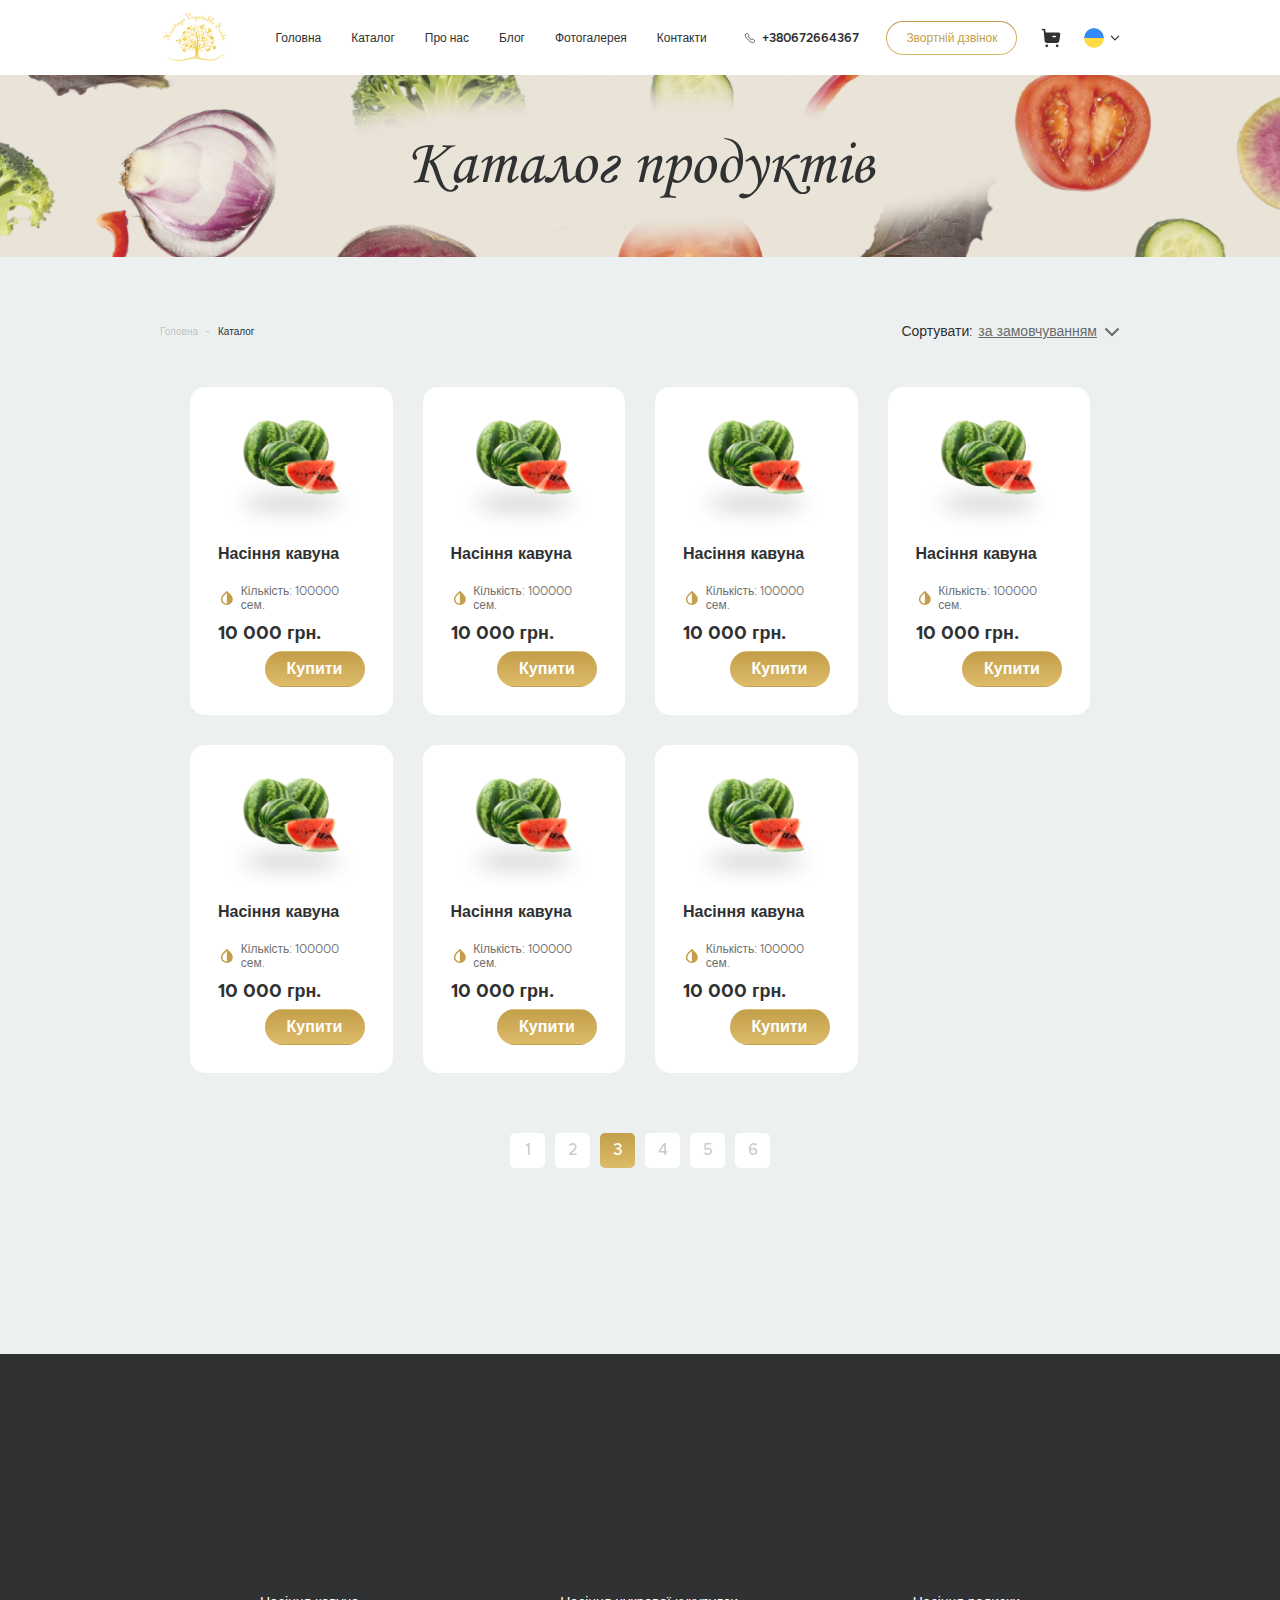
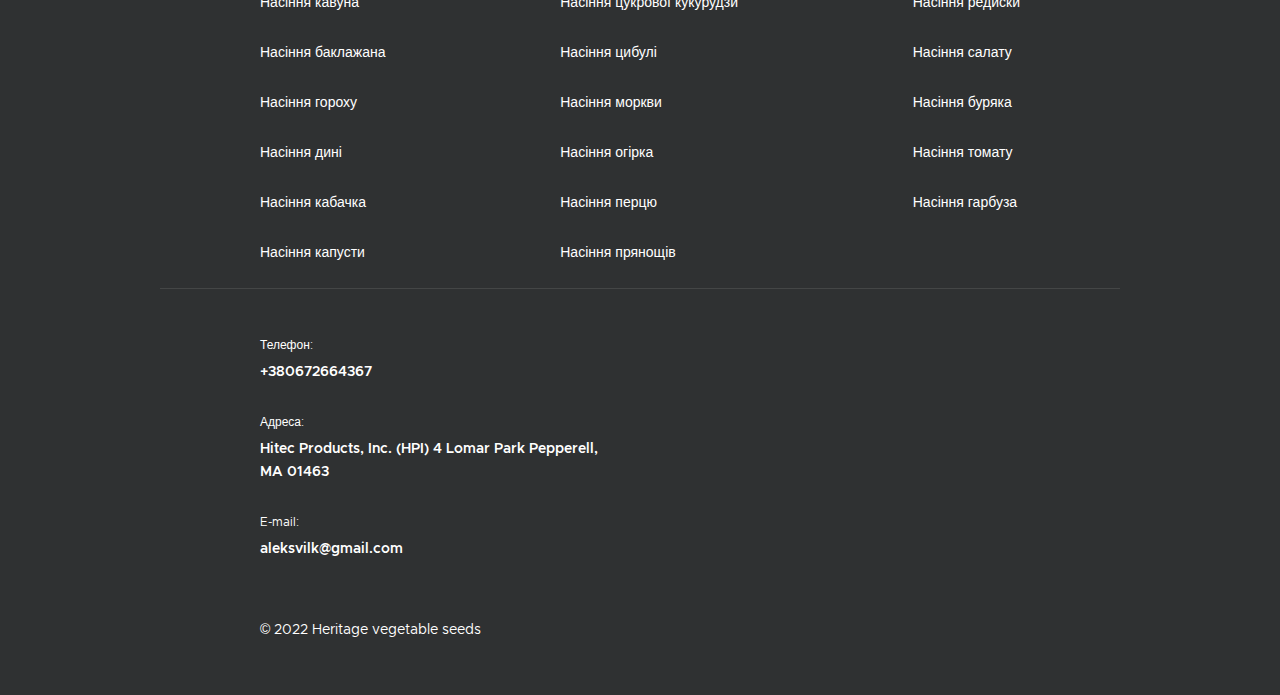
==== index.html @ 9dc2ad0e "Rename catalog.html to index.html" ====
<!DOCTYPE html>
<html lang="en">
<head>
    <meta charset="UTF-8">
    <meta http-equiv="X-UA-Compatible" content="IE=edge">
    <meta name="viewport" content="width=device-width, initial-scale=1.0">
    <title>Heritage-Каталог</title>

    <link rel="stylesheet" href="css/reset.css">

    <link rel="stylesheet" href="css/owl.carousel.min.css">
    <link rel="stylesheet" href="css/owl.theme.default.min.css">

    <!-- <link rel="stylesheet" href="css/swiper-bundle.min.css"> -->
    <link
      rel="stylesheet"
      href="https://unpkg.com/swiper/swiper-bundle.min.css"
    />

    <link rel="stylesheet" href="css/style.css">
</head>
<body>
    
    <header class="header">
        <div class="_container">
            <div class="header__wrapper">
                <div class="header__logo">
                    <a href="#" class="custom-logo">
                        <img src="./assets/img/logo.png" alt="logo">
                    </a>
                </div>
                <nav class="menu">
                    <div class="menu__box">
                        <div class="header__logo__mob">
                            <a href="#" class="custom-logo-link">
                                <img src="./assets/img/logo.png" alt="logo" class="logo">
                            </a>
                        </div>

                        <ul class="menu__list">
                            <li>
                                <a href="#" data-goto=".main" class="menu__item menu__link">
                                    Головна
                                </a>
                            </li>
                            <li>
                                <a href="#" data-goto=".main" class="menu__item menu__link">
                                    Каталог
                                </a>
                            </li>
                            <li>
                                <a href="#" data-goto=".main" class="menu__item menu__link">
                                    Про нас
                                </a>
                            </li>
                            <li>
                                <a href="#" data-goto=".main" class="menu__item menu__link">
                                    Блог
                                </a>
                            </li>
                            <li>
                                <a href="#" data-goto=".main" class="menu__item menu__link">
                                    Фотогалерея
                                </a>
                            </li>
                            <li>
                                <a href="#" data-goto=".main" class="menu__item menu__link">
                                    Контакти
                                </a>
                            </li>
                        </ul>

                        <div class="menu__call__container">
                            <a href="tel:+380672664367" class="menu__call">
                                <svg  viewBox="0 0 12 12" fill="none" xmlns="http://www.w3.org/2000/svg">
                                    <path fill-rule="evenodd" clip-rule="evenodd" d="M1.49517 2.43627C1.65333 2.17439 2.52475 1.22188 3.14661 1.25064C3.3325 1.26604 3.49682 1.37849 3.63033 1.50892C3.9369 1.80828 4.81448 2.94051 4.86429 3.17876C4.98548 3.76311 4.28916 4.09995 4.50227 4.68891C5.04556 6.01832 5.98169 6.9544 7.31167 7.49715C7.90015 7.71024 8.23701 7.01396 8.82139 7.13566C9.05914 7.18546 10.1919 8.06301 10.4913 8.36955C10.6212 8.50255 10.7342 8.66737 10.7496 8.85325C10.7727 9.50794 9.76111 10.3916 9.56392 10.5046C9.09868 10.8373 8.49171 10.8317 7.75175 10.4877C5.68693 9.62861 2.38713 6.39111 1.51211 4.24835C1.1773 3.51253 1.1542 2.90148 1.49517 2.43627Z" stroke="#2F3132" stroke-opacity="0.72" stroke-linecap="round" stroke-linejoin="round"/>
                                </svg>
                                +380672664367
                            </a>
                            <button class="_btn menu__call__btn">
                                <span>Звортній дзвінок</span>
                            </button>
                        </div>

                        <ul class="menu__lang_mob">
                            <li class="lang-item lang-item-2 lang-item-ua current-lang lang-item-first">
                                <a lang="ua" hreflang="ua" href="#" >
                                    <div class="menu__lang__img">
                                        <img src="./assets/img/label-flag-ukraine.png" alt="ua">
                                    </div>
                                    
                                </a>
                            </li>
                            <li class="lang-item lang-item-5 lang-item-en lang-item-second">
                                <a lang="en-US" hreflang="en-US" href="#">
                                    <div class="menu__lang__img">
                                        <img src="./assets/img/label-flag-ukraine.png" alt="ua">
                                    </div>
                                </a>
                            </li>
                            <li class="lang-item lang-item-5 lang-item-rum lang-item-third">
                                <a lang="rum-RON" hreflang="rum-RON" href="#">
                                    <div class="menu__lang__img">
                                        <img src="./assets/img/label-flag-ukraine.png" alt="ua">
                                    </div>
                                </a>
                            </li>
                        </ul>
                    </div>
                    <a href="#" class="menu__cart">
                        <svg  viewBox="0 0 18 18" fill="none" xmlns="http://www.w3.org/2000/svg">
                            <path fill-rule="evenodd" clip-rule="evenodd" d="M10.7677 8.36101H13.0743C13.424 8.36101 13.6988 8.07187 13.6988 7.7232C13.6988 7.36602 13.424 7.08538 13.0743 7.08538H10.7677C10.418 7.08538 10.1432 7.36602 10.1432 7.7232C10.1432 8.07187 10.418 8.36101 10.7677 8.36101ZM15.8138 3.93966C16.3217 3.93966 16.6548 4.11825 16.9879 4.50944C17.321 4.90064 17.3792 5.46192 17.3043 5.97132L16.5133 11.5501C16.3634 12.6225 15.4641 13.4125 14.4066 13.4125H5.32198C4.21451 13.4125 3.29856 12.546 3.20696 11.4234L2.44089 2.15292L1.18354 1.93181C0.850465 1.87228 0.617313 1.54061 0.675601 1.20044C0.733889 0.852619 1.05864 0.622154 1.40004 0.67403L3.38599 0.979332C3.6691 1.03121 3.87727 1.26848 3.90225 1.55762L4.06046 3.46257C4.08544 3.73556 4.30194 3.93966 4.5684 3.93966H15.8138ZM5.18858 14.7566C4.48913 14.7566 3.9229 15.3349 3.9229 16.0493C3.9229 16.7551 4.48913 17.3334 5.18858 17.3334C5.87971 17.3334 6.44594 16.7551 6.44594 16.0493C6.44594 15.3349 5.87971 14.7566 5.18858 14.7566ZM14.5563 14.7566C13.8568 14.7566 13.2906 15.3349 13.2906 16.0493C13.2906 16.7551 13.8568 17.3334 14.5563 17.3334C15.2474 17.3334 15.8136 16.7551 15.8136 16.0493C15.8136 15.3349 15.2474 14.7566 14.5563 14.7566Z" fill="#2F3132"/>
                        </svg>
                        <span class="cart-count">1</span>
                    </a>
                    <ul class="menu__lang">
                        <li>
                            <a href="#">
                                <div class="menu__lang__img">
                                    <img src="./assets/img/label-flag-ukraine.png" alt="ua">
                                </div>
                                <svg  viewBox="0 0 8 4" fill="none" xmlns="http://www.w3.org/2000/svg">
                                    <path d="M6.91665 0.541748L3.99998 3.45841L1.08331 0.541748" stroke="#2F3132" stroke-linecap="round" stroke-linejoin="round"/>
                                </svg>
                            </a>

                            <ul>
                                <li class="lang-item lang-item-5 lang-item-en lang-item-first">
                                    <a lang="en-US" hreflang="en-US" href="#1">
                                        <div class="menu__lang__img">
                                            <img src="./assets/img/label-flag-ukraine.png" alt="ua">
                                        </div>
                                    </a>
                                </li>
                                <li class="lang-item lang-item-5 lang-item-rum lang-item-second">
                                    <!-- <a lang="en-US" hreflang="en-US" href="#1" >
                                        ua
                                    </a> -->
                                    <a lang="rum-RON" hreflang="rum-RON" href="#2">
                                        <div class="menu__lang__img">
                                            <img src="./assets/img/label-flag-ukraine.png" alt="ua">
                                        </div>
                                    </a>
                                </li>
                            </ul>
                        </li>
                    </ul>

                    <div class="menu__toggle">
                        <span></span>
                    </div>
                </nav>
            </div>
        </div>
    </header>

    <section class="catalog-above">
        <div class="_container">
            <div class="catalog-above__wrapper">
                <h1 class="title catalog-above__title">
                    Каталог продуктів
                </h1>
            </div>
        </div>
    </section>

    <section class="catalog">
        <div class="absolute-vegetable absolute-tomato wow fadeInUp" data-wow-duration="1s" data-wow-delay=".3s">
            <img src="./assets/img/absolute-tomato.png" alt="tomato">
        </div>
        <div class="_container">
            <div class="catalog__wrapper">
                <div class="catalog__header">
                    <nav class="yoast-breadcrumbs breadcrumbs">
                        <span>
                            <span>
                                <a href="№">Головна</a>
                                 - 
                                 <span class="breadcrumb_last" aria-current="page">Каталог</span>
                                </span>
                            </span>
                    </nav>
                    <div class="sort">
                        <p>Сортувати:</p>
                        <span class="sort__current"> за замовчуванням </span>
                        <div class="sort__choise">
                            <a href="#">За алфавітом А-Я</a>
                            <a href="#">За алфавітом Я-А</a>
                            <a href="#">За (Ціна) зростання</a>
                            <a href="#">За (Ціна) спадання</a>
                            <a href="#">За (Новинка) зростання</a>
                            <a href="#">За (Новинка) спадання</a>
                        </div>
                    </div>
                </div>
                <ul class="catalog-list">
                    <li class="catalog-list__item">
                        <div class="catalog-list__img">
                            <img src="./assets/img/product-1.png" alt="product">
                        </div>
                        <h5 class="title catalog-list__title">
                            Насіння кавуна
                        </h5>
                        <a href="#" class="catalog-list__count">
                            <svg xmlns="http://www.w3.org/2000/svg" width="24" height="24" viewBox="0 0 24 24">
                                <path d="M24 0H0v24h24z" fill="none"></path>
                                <path d="M17.66 7.93L12 2.27 6.34 7.93c-3.12 3.12-3.12 8.19 0 11.31C7.9 20.8 9.95 21.58 12 21.58c2.05 0 4.1-.78 5.66-2.34 3.12-3.12 3.12-8.19 0-11.31zM12 19.59c-1.6 0-3.11-.62-4.24-1.76C6.62 16.69 6 15.19 6 13.59s.62-3.11 1.76-4.24L12 5.1v14.49z"></path>
                            </svg>
                            <p>
                                Кількість: 
                                <span>100000</span>
                                сем.
                            </p>
                        </a>
                        <div class="catalog-list__buy__wrapper">
                            <p class="catalog-list__price">10 000 грн.</p>
                            <button class="_btn catalog-list__btn">Купити</button>
                        </div>
                    </li>
                    <li class="catalog-list__item">
                        <div class="catalog-list__img">
                            <img src="./assets/img/product-1.png" alt="product">
                        </div>
                        <h5 class="title catalog-list__title">
                            Насіння кавуна
                        </h5>
                        <a href="#" class="catalog-list__count">
                            <svg xmlns="http://www.w3.org/2000/svg" width="24" height="24" viewBox="0 0 24 24">
                                <path d="M24 0H0v24h24z" fill="none"></path>
                                <path d="M17.66 7.93L12 2.27 6.34 7.93c-3.12 3.12-3.12 8.19 0 11.31C7.9 20.8 9.95 21.58 12 21.58c2.05 0 4.1-.78 5.66-2.34 3.12-3.12 3.12-8.19 0-11.31zM12 19.59c-1.6 0-3.11-.62-4.24-1.76C6.62 16.69 6 15.19 6 13.59s.62-3.11 1.76-4.24L12 5.1v14.49z"></path>
                            </svg>
                            <p>
                                Кількість: 
                                <span>100000</span>
                                сем.
                            </p>
                        </a>
                        <div class="catalog-list__buy__wrapper">
                            <p class="catalog-list__price">10 000 грн.</p>
                            <button class="_btn catalog-list__btn">Купити</button>
                        </div>
                    </li>
                    <li class="catalog-list__item">
                        <div class="catalog-list__img">
                            <img src="./assets/img/product-1.png" alt="product">
                        </div>
                        <h5 class="title catalog-list__title">
                            Насіння кавуна
                        </h5>
                        <a href="#" class="catalog-list__count">
                            <svg xmlns="http://www.w3.org/2000/svg" width="24" height="24" viewBox="0 0 24 24">
                                <path d="M24 0H0v24h24z" fill="none"></path>
                                <path d="M17.66 7.93L12 2.27 6.34 7.93c-3.12 3.12-3.12 8.19 0 11.31C7.9 20.8 9.95 21.58 12 21.58c2.05 0 4.1-.78 5.66-2.34 3.12-3.12 3.12-8.19 0-11.31zM12 19.59c-1.6 0-3.11-.62-4.24-1.76C6.62 16.69 6 15.19 6 13.59s.62-3.11 1.76-4.24L12 5.1v14.49z"></path>
                            </svg>
                            <p>
                                Кількість: 
                                <span>100000</span>
                                сем.
                            </p>
                        </a>
                        <div class="catalog-list__buy__wrapper">
                            <p class="catalog-list__price">10 000 грн.</p>
                            <button class="_btn catalog-list__btn">Купити</button>
                        </div>
                    </li>
                    <li class="catalog-list__item">
                        <div class="catalog-list__img">
                            <img src="./assets/img/product-1.png" alt="product">
                        </div>
                        <h5 class="title catalog-list__title">
                            Насіння кавуна
                        </h5>
                        <a href="#" class="catalog-list__count">
                            <svg xmlns="http://www.w3.org/2000/svg" width="24" height="24" viewBox="0 0 24 24">
                                <path d="M24 0H0v24h24z" fill="none"></path>
                                <path d="M17.66 7.93L12 2.27 6.34 7.93c-3.12 3.12-3.12 8.19 0 11.31C7.9 20.8 9.95 21.58 12 21.58c2.05 0 4.1-.78 5.66-2.34 3.12-3.12 3.12-8.19 0-11.31zM12 19.59c-1.6 0-3.11-.62-4.24-1.76C6.62 16.69 6 15.19 6 13.59s.62-3.11 1.76-4.24L12 5.1v14.49z"></path>
                            </svg>
                            <p>
                                Кількість: 
                                <span>100000</span>
                                сем.
                            </p>
                        </a>
                        <div class="catalog-list__buy__wrapper">
                            <p class="catalog-list__price">10 000 грн.</p>
                            <button class="_btn catalog-list__btn">Купити</button>
                        </div>
                    </li>
                    <li class="catalog-list__item">
                        <div class="catalog-list__img">
                            <img src="./assets/img/product-1.png" alt="product">
                        </div>
                        <h5 class="title catalog-list__title">
                            Насіння кавуна
                        </h5>
                        <a href="#" class="catalog-list__count">
                            <svg xmlns="http://www.w3.org/2000/svg" width="24" height="24" viewBox="0 0 24 24">
                                <path d="M24 0H0v24h24z" fill="none"></path>
                                <path d="M17.66 7.93L12 2.27 6.34 7.93c-3.12 3.12-3.12 8.19 0 11.31C7.9 20.8 9.95 21.58 12 21.58c2.05 0 4.1-.78 5.66-2.34 3.12-3.12 3.12-8.19 0-11.31zM12 19.59c-1.6 0-3.11-.62-4.24-1.76C6.62 16.69 6 15.19 6 13.59s.62-3.11 1.76-4.24L12 5.1v14.49z"></path>
                            </svg>
                            <p>
                                Кількість: 
                                <span>100000</span>
                                сем.
                            </p>
                        </a>
                        <div class="catalog-list__buy__wrapper">
                            <p class="catalog-list__price">10 000 грн.</p>
                            <button class="_btn catalog-list__btn">Купити</button>
                        </div>
                    </li>
                    <li class="catalog-list__item">
                        <div class="catalog-list__img">
                            <img src="./assets/img/product-1.png" alt="product">
                        </div>
                        <h5 class="title catalog-list__title">
                            Насіння кавуна
                        </h5>
                        <a href="#" class="catalog-list__count">
                            <svg xmlns="http://www.w3.org/2000/svg" width="24" height="24" viewBox="0 0 24 24">
                                <path d="M24 0H0v24h24z" fill="none"></path>
                                <path d="M17.66 7.93L12 2.27 6.34 7.93c-3.12 3.12-3.12 8.19 0 11.31C7.9 20.8 9.95 21.58 12 21.58c2.05 0 4.1-.78 5.66-2.34 3.12-3.12 3.12-8.19 0-11.31zM12 19.59c-1.6 0-3.11-.62-4.24-1.76C6.62 16.69 6 15.19 6 13.59s.62-3.11 1.76-4.24L12 5.1v14.49z"></path>
                            </svg>
                            <p>
                                Кількість: 
                                <span>100000</span>
                                сем.
                            </p>
                        </a>
                        <div class="catalog-list__buy__wrapper">
                            <p class="catalog-list__price">10 000 грн.</p>
                            <button class="_btn catalog-list__btn">Купити</button>
                        </div>
                    </li>
                    <li class="catalog-list__item">
                        <div class="catalog-list__img">
                            <img src="./assets/img/product-1.png" alt="product">
                        </div>
                        <h5 class="title catalog-list__title">
                            Насіння кавуна
                        </h5>
                        <a href="#" class="catalog-list__count">
                            <svg xmlns="http://www.w3.org/2000/svg" width="24" height="24" viewBox="0 0 24 24">
                                <path d="M24 0H0v24h24z" fill="none"></path>
                                <path d="M17.66 7.93L12 2.27 6.34 7.93c-3.12 3.12-3.12 8.19 0 11.31C7.9 20.8 9.95 21.58 12 21.58c2.05 0 4.1-.78 5.66-2.34 3.12-3.12 3.12-8.19 0-11.31zM12 19.59c-1.6 0-3.11-.62-4.24-1.76C6.62 16.69 6 15.19 6 13.59s.62-3.11 1.76-4.24L12 5.1v14.49z"></path>
                            </svg>
                            <p>
                                Кількість: 
                                <span>100000</span>
                                сем.
                            </p>
                        </a>
                        <div class="catalog-list__buy__wrapper">
                            <p class="catalog-list__price">10 000 грн.</p>
                            <button class="_btn catalog-list__btn">Купити</button>
                        </div>
                    </li>
                </ul>

                <div class="wp-pagenavi" role="navigation"> 
                    <a class="page smaller" title="Страница 1" href="#">1</a>
                    <a class="page smaller" title="Страница 2" href="#">2</a>
                    <span aria-current="page" class="current">3</span><a class="page larger" title="Страница 4" href="#">4</a>
                    <a class="page larger" title="Страница 5" href="#">5</a>
                    <a class="page larger" title="Страница 6" href="#">6</a>
                </div>

            </div>
        </div>
    </section>


    

    <footer class="footer">
        <div class="absolute-vegetable absolute-greenery-blur wow fadeInUp" data-wow-duration="1s" data-wow-delay=".3s">
            <img src="./assets/img/absolute-greenery-blur.png" alt="greenery-blur">
        </div>
        <div class="_container">
            <div class="contact-us__container wow fadeInUpBig" data-wow-duration=".6s" data-wow-delay=".0s">
                <div class="contact-us">
                    <div class="contact-us__wrapper">
                        <h2 class="contact-us__title title">
                            Залишилися питання?
                        </h2>
                        <p class="contact-us__subtitle">
                            Ми твердо віримо в те, що спробувавши насіння
                        </p>
                        <button class="_btn contact-us__btn">
                            Зв'язатися з нами
                            <svg viewBox="0 0 14 12" fill="none" xmlns="http://www.w3.org/2000/svg">
                                <path d="M12.8125 5.79431L1.5625 5.79431" stroke="white" stroke-width="1.5" stroke-linecap="round" stroke-linejoin="round"/>
                                <path d="M8.27515 1.27599L12.8126 5.79399L8.27515 10.3127" stroke="white" stroke-width="1.5" stroke-linecap="round" stroke-linejoin="round"/>
                            </svg>
                        </button>
                    </div>
                    
                </div>
            </div>
            <div class="footer__wrapper">
                <h4 class="footer__accordion__title">Насіння</h4>
                <div class="footer__main__content">
                    
                    <ul class="footer__list">
                        <li class="footer__item">
                            <a href="#">Насіння кавуна</a>
                        </li>
                        <li class="footer__item">
                            <a href="#">Насіння баклажана</a>
                        </li>
                        <li class="footer__item">
                            <a href="#">Насіння гороху</a>
                        </li>
                        <li class="footer__item">
                            <a href="#">Насіння дині</a>
                        </li>
                        <li class="footer__item">
                            <a href="#">Насіння кабачка</a>
                        </li>
                        <li class="footer__item">
                            <a href="#">Насіння капусти</a>
                        </li>
                    </ul>
                    <ul class="footer__list">
                        <li class="footer__item">
                            <a href="#">Насіння цукрової кукурудзи</a>
                        </li>
                        <li class="footer__item">
                            <a href="#">Насіння цибулі</a>
                        </li>
                        <li class="footer__item">
                            <a href="#">Насіння моркви</a>
                        </li>
                        <li class="footer__item">
                            <a href="#">Насіння огірка</a>
                        </li>
                        <li class="footer__item">
                            <a href="#">Насіння перцю</a>
                        </li>
                        <li class="footer__item">
                            <a href="#">Насіння прянощів</a>
                        </li>
                    </ul>
                    <ul class="footer__list">
                        <li class="footer__item">
                            <a href="#">Насіння редиски</a>
                        </li>
                        <li class="footer__item">
                            <a href="#">Насіння салату</a>
                        </li>
                        <li class="footer__item">
                            <a href="#">Насіння буряка</a>
                        </li>
                        <li class="footer__item">
                            <a href="#">Насіння томату</a>
                        </li>
                        <li class="footer__item">
                            <a href="#">Насіння гарбуза</a>
                        </li>
                    </ul>
                </div>

                <h4 class="footer__accordion__title">Контакти</h4>
                <div class="footer__contacts contacts">
                    <div class="contacts__text">
                        <ul class="contacts__list">
                            <li class="contacts__item">
                                <p class="contacts__nomination">Телефон:</p>
                                <a href="tel:+380672664367" class="contacts__info">+380672664367</a>
                            </li>
                            <li class="contacts__item">
                                <p class="contacts__nomination">Адреса:</p>
                                <a href="https://goo.gl/maps/YLD3nxssc74HqTD4A" class="contacts__info">Hitec Products, Inc. (HPI) 4 Lomar Park Pepperell, MA 01463</a>
                            </li>
                            <li class="contacts__item">
                                <p class="contacts__nomination">E-mail:</p>
                                <a href="mailto:aleksvilk@gmail.com" class="contacts__info">aleksvilk@gmail.com</a>
                            </li>
                        </ul>

                        <div class="footer__copyright">
                            <p>© 2022 Heritage vegetable seeds</p>
                        </div>
                    </div>
                    <div class="contacts__map__container">
                        <iframe src="https://www.google.com/maps/embed?pb=!1m18!1m12!1m3!1d1233.3126911090073!2d-71.56810284903527!3d42.67558945466912!2m3!1f0!2f0!3f0!3m2!1i1024!2i768!4f13.1!3m3!1m2!1s0x89e3eac31ba1e28f%3A0xded3aa66f2cca5d8!2sHitec%20Products%20Inc!5e0!3m2!1sru!2sua!4v1652941426460!5m2!1sru!2sua" style="border:0;" allowfullscreen="" loading="lazy" referrerpolicy="no-referrer-when-downgrade"></iframe>
                    </div>
                </div>

                <div class="footer__copyright__mob">
                    <p>© 2022 Heritage vegetable seeds</p>
                </div>
            </div>
        </div>
    </footer>

    <script src="https://ajax.googleapis.com/ajax/libs/jquery/3.6.0/jquery.min.js"></script>
    <script src="js/owl.carousel.min.js"></script>
    <!-- <script src="js/swiper.min.js"></script> -->
    <script src="https://unpkg.com/swiper/swiper-bundle.min.js"></script>
    <link rel="stylesheet" href="./css/animate.css">
    <script src="js/wow.min.js"></script>
    <script src="js/script.js"></script>
</body>
</html>
---- css/style.css ----
* {
  -webkit-box-sizing: border-box;
          box-sizing: border-box;
  -webkit-tap-highlight-color: transparent;
}

a {
  text-decoration: none;
}

body {
  overflow-x: hidden;
  height: unset !important;
}

@font-face {
  font-family: "Metropolis";
  src: url("../assets/fonts/Metropolis-Thin.eot");
  src: url("../assets/fonts/Metropolis-Thin.eot?#iefix") format("embedded-opentype"), url("../assets/fonts/Metropolis-Thin.woff2") format("woff2"), url("../assets/fonts/Metropolis-Thin.woff") format("woff"), url("../assets/fonts/Metropolis-Thin.ttf") format("truetype"), url("../assets/fonts/Metropolis-Thin.svg#Metropolis-Thin") format("svg");
  font-weight: 100;
  font-style: normal;
  font-display: swap;
}
@font-face {
  font-family: "Metropolis";
  src: url("../assets/fonts/Metropolis-ExtraLight.eot");
  src: url("../assets/fonts/Metropolis-ExtraLight.eot?#iefix") format("embedded-opentype"), url("../assets/fonts/Metropolis-ExtraLight.woff2") format("woff2"), url("../assets/fonts/Metropolis-ExtraLight.woff") format("woff"), url("../assets/fonts/Metropolis-ExtraLight.ttf") format("truetype"), url("../assets/fonts/Metropolis-ExtraLight.svg#Metropolis-ExtraLight") format("svg");
  font-weight: 200;
  font-style: normal;
  font-display: swap;
}
@font-face {
  font-family: "Metropolis";
  src: url("../assets/fonts/Metropolis-Light.eot");
  src: url("../assets/fonts/Metropolis-Light.eot?#iefix") format("embedded-opentype"), url("../assets/fonts/Metropolis-Light.woff2") format("woff2"), url("../assets/fonts/Metropolis-Light.woff") format("woff"), url("../assets/fonts/Metropolis-Light.ttf") format("truetype"), url("../assets/fonts/Metropolis-Light.svg#Metropolis-Light") format("svg");
  font-weight: 300;
  font-style: normal;
  font-display: swap;
}
@font-face {
  font-family: "Metropolis";
  src: url("../assets/fonts/Metropolis-Regular.eot");
  src: url("../assets/fonts/Metropolis-Regular.eot?#iefix") format("embedded-opentype"), url("../assets/fonts/Metropolis-Regular.woff2") format("woff2"), url("../assets/fonts/Metropolis-Regular.woff") format("woff"), url("../assets/fonts/Metropolis-Regular.ttf") format("truetype"), url("../assets/fonts/Metropolis-Regular.svg#Metropolis-Regular") format("svg");
  font-weight: 400;
  font-style: normal;
  font-display: swap;
}
@font-face {
  font-family: "Metropolis";
  src: url("../assets/fonts/Metropolis-Medium.eot");
  src: url("../assets/fonts/Metropolis-Medium.eot?#iefix") format("embedded-opentype"), url("../assets/fonts/Metropolis-Medium.woff2") format("woff2"), url("../assets/fonts/Metropolis-Medium.woff") format("woff"), url("../assets/fonts/Metropolis-Medium.ttf") format("truetype"), url("../assets/fonts/Metropolis-Medium.svg#Metropolis-Medium") format("svg");
  font-weight: 500;
  font-style: normal;
  font-display: swap;
}
@font-face {
  font-family: "Metropolis";
  src: url("../assets/fonts/Metropolis-SemiBold.eot");
  src: url("../assets/fonts/Metropolis-SemiBold.eot?#iefix") format("embedded-opentype"), url("../assets/fonts/Metropolis-SemiBold.woff2") format("woff2"), url("../assets/fonts/Metropolis-SemiBold.woff") format("woff"), url("../assets/fonts/Metropolis-SemiBold.ttf") format("truetype"), url("../assets/fonts/Metropolis-SemiBold.svg#Metropolis-SemiBold") format("svg");
  font-weight: 600;
  font-style: normal;
  font-display: swap;
}
@font-face {
  font-family: "Metropolis";
  src: url("../assets/fonts/Metropolis-Bold.eot");
  src: url("../assets/fonts/Metropolis-Bold.eot?#iefix") format("embedded-opentype"), url("../assets/fonts/Metropolis-Bold.woff2") format("woff2"), url("../assets/fonts/Metropolis-Bold.woff") format("woff"), url("../assets/fonts/Metropolis-Bold.ttf") format("truetype"), url("../assets/fonts/Metropolis-Bold.svg#Metropolis-Bold") format("svg");
  font-weight: 700;
  font-style: normal;
  font-display: swap;
}
@font-face {
  font-family: "Monotype Corsiva";
  src: url("../assets/fonts/monotype-corsiva.eot");
  /* IE9 Compat Modes */
  src: url("../assets/fonts/monotype-corsiva.eot?#iefix") format("embedded-opentype"), url("../assets/fonts/monotype-corsiva.otf") format("opentype"), url("../assets/fonts/monotype-corsiva.svg") format("svg"), url("../assets/fonts/monotype-corsiva.ttf") format("truetype"), url("../assets/fonts/monotype-corsiva.woff") format("woff"), url("../assets/fonts/monotype-corsiva.woff2") format("woff2");
  /* Modern Browsers */
  font-weight: normal;
  font-style: normal;
}
h1 {
  font-size: 64px;
  line-height: 72px;
  font-family: "Monotype Corsiva", serif;
  text-align: left;
}

h2 {
  font-size: 32px;
  line-height: 32px;
  font-family: "Metropolis", sans-serif;
  font-weight: 700;
}

h3 {
  font-size: 22px;
  line-height: 26px;
  font-weight: 700;
  font-family: "Metropolis", sans-serif;
}

h4 {
  font-size: 18px;
  line-height: 21px;
}

h5 {
  font-size: 16px;
  line-height: 19px;
  font-weight: 600;
}

body {
  font-size: 14px;
  color: #2F3132;
  font-family: "Metropolis", sans-serif;
  background-color: #EDF0F1;
  font-weight: 400;
  line-height: 14px;
}
body._lock {
  overflow: hidden;
}

section {
  padding: 100px 0;
}
@media screen and (max-width: 1020px) {
  section {
    padding: 80px 0;
  }
}
@media screen and (max-width: 770px) {
  section {
    padding: 70px 0;
  }
}

h1, h2, h3, h4, h5, p {
  cursor: default;
}

._container {
  max-width: 1140px;
  margin: 0 auto;
}
@media screen and (max-width: 1320px) {
  ._container {
    max-width: 960px;
  }
}
@media screen and (max-width: 1020px) {
  ._container {
    max-width: 745px;
  }
}
@media screen and (max-width: 770px) {
  ._container {
    max-width: 90%;
  }
}

._btn {
  display: -webkit-box;
  display: -ms-flexbox;
  display: flex;
  -webkit-box-pack: center;
      -ms-flex-pack: center;
          justify-content: center;
  -webkit-box-align: center;
      -ms-flex-align: center;
          align-items: center;
  -webkit-box-sizing: border-box;
          box-sizing: border-box;
  background-image: -webkit-gradient(linear, left top, left bottom, from(#C39F4B), to(#DEBB69));
  background-image: linear-gradient(180deg, #C39F4B 0%, #DEBB69 100%);
  width: 131px;
  height: 34px;
  position: relative;
  overflow: hidden;
  border: 0px;
  border-radius: 50px;
  cursor: pointer;
  -webkit-transition: all 1s ease-in-out;
  transition: all 1s ease-in-out;
  padding: 1px;
}
._btn span {
  font-size: 12px;
  border-radius: 50px;
  font-family: "Metropolis", sans-serif;
  font-weight: 400;
  width: 100%;
  height: 100%;
  color: #C39F4B;
  background-color: #fff;
  line-height: 32px;
  text-align: center;
  -webkit-transition: color 0.1s ease, background 0.2s ease 0.1s;
  transition: color 0.1s ease, background 0.2s ease 0.1s;
}
._btn:hover span {
  color: #EDF0F1;
  background-image: -webkit-gradient(linear, left top, left bottom, from(#C39F4B), to(#DEBB69));
  background-image: linear-gradient(180deg, #C39F4B 0%, #DEBB69 100%);
}
._btn:active span {
  color: #EDF0F1;
  background-image: -webkit-gradient(linear, left top, left bottom, from(#C39F4B), to(#DEBB69));
  background-image: linear-gradient(180deg, #C39F4B 0%, #DEBB69 100%);
}

input[type=number] {
  -webkit-appearance: none;
  -moz-appearance: none;
  appearance: none;
}

select {
  cursor: pointer;
}

input, select {
  font-family: "Metropolis", sans-serif;
  display: block;
  border: none;
  font-weight: 600;
  border-radius: 10px;
  line-height: 20px;
  height: 20px;
  font-size: 14px;
  color: #2F3132;
  background-color: #fff;
  padding: 24px 35px;
  -webkit-appearance: none;
     -moz-appearance: none;
          appearance: none;
  /* &:focus{
      box-shadow: 1px 1px 24px 4px rgba(47,49,50,0.61);
  } */
}
input::-webkit-input-placeholder, select::-webkit-input-placeholder {
  /* color: #9f9f9f;
  font-size: 16px; */
}
input::-moz-placeholder, select::-moz-placeholder {
  /* color: #9f9f9f;
  font-size: 16px; */
}
input:-ms-input-placeholder, select:-ms-input-placeholder {
  /* color: #9f9f9f;
  font-size: 16px; */
}
input::-ms-input-placeholder, select::-ms-input-placeholder {
  /* color: #9f9f9f;
  font-size: 16px; */
}
input::placeholder, select::placeholder {
  /* color: #9f9f9f;
  font-size: 16px; */
}

@media screen and (max-width: 770px) {
  h1.title {
    font-size: 55px;
    line-height: 64px;
  }
}
@media screen and (max-width: 600px) {
  h1.title {
    font-size: 50px;
    line-height: 50px;
  }
}
@media screen and (max-width: 490px) {
  h1.title {
    font-size: 40px;
    line-height: 45px;
  }
}

@media screen and (max-width: 712px) {
  h2.title {
    font-size: 28px;
    line-height: 28px;
  }
}
@media screen and (max-width: 413px) {
  h2.title {
    font-size: 24px;
    line-height: 28px;
  }
}

@media screen and (max-width: 618px) {
  h4.title {
    font-size: 16px;
    line-height: 20px;
  }
}

.custom-logo-link {
  display: block;
  max-width: 70px;
  cursor: pointer;
}

.logo {
  width: 100%;
  height: auto;
}

._title__wrapper {
  display: -webkit-box;
  display: -ms-flexbox;
  display: flex;
  -webkit-box-align: end;
      -ms-flex-align: end;
          align-items: flex-end;
}
._title__wrapper h2 {
  margin-right: 5px;
}
@media screen and (max-width: 560px) {
  ._title__wrapper {
    -webkit-box-orient: vertical;
    -webkit-box-direction: normal;
        -ms-flex-direction: column;
            flex-direction: column;
    -webkit-box-align: start;
        -ms-flex-align: start;
            align-items: flex-start;
  }
  ._title__wrapper h2 {
    margin: 0 0 10px;
  }
}

.absolute-vegetable {
  position: absolute;
  overflow: hidden;
  z-index: 4;
}
.absolute-vegetable img {
  width: auto;
  height: 100%;
  -o-object-fit: cover;
     object-fit: cover;
}
.absolute-vegetable.absolute-tomato {
  top: -25%;
  right: 0px;
  width: 70px;
  height: 155px;
}
@media screen and (max-width: 1200px) {
  .absolute-vegetable.absolute-tomato {
    width: 51px;
    height: 115px;
  }
}
@media screen and (max-width: 1020px) {
  .absolute-vegetable.absolute-tomato {
    top: -12%;
  }
}
@media screen and (max-width: 770px) {
  .absolute-vegetable.absolute-tomato {
    width: 41px;
    height: 90px;
  }
}
@media screen and (max-width: 420px) {
  .absolute-vegetable.absolute-tomato {
    display: none;
  }
}
.absolute-vegetable.absolute-greenery {
  top: -12%;
  left: 0px;
  width: 63px;
  height: 155px;
}
@media screen and (max-width: 1200px) {
  .absolute-vegetable.absolute-greenery {
    top: -10%;
    width: 51px;
    height: 115px;
  }
}
@media screen and (max-width: 770px) {
  .absolute-vegetable.absolute-greenery {
    width: 41px;
    height: 90px;
  }
}
@media screen and (max-width: 420px) {
  .absolute-vegetable.absolute-greenery {
    display: none;
  }
}
.absolute-vegetable.absolute-greenery-blur {
  top: -10%;
  right: 0px;
  width: 104px;
  height: 155px;
}
@media screen and (max-width: 1200px) {
  .absolute-vegetable.absolute-greenery-blur {
    top: -7%;
    width: 76px;
    height: 115px;
  }
}
@media screen and (max-width: 770px) {
  .absolute-vegetable.absolute-greenery-blur {
    width: 58px;
    height: 90px;
  }
}
@media screen and (max-width: 420px) {
  .absolute-vegetable.absolute-greenery-blur {
    display: none;
  }
}
.absolute-vegetable.absolute-corn {
  top: -14%;
  left: 0px;
  width: 47px;
  height: 155px;
}
@media screen and (max-width: 1200px) {
  .absolute-vegetable.absolute-corn {
    top: -10%;
    width: 47px;
    height: 115px;
  }
}
@media screen and (max-width: 1020px) {
  .absolute-vegetable.absolute-corn {
    top: -8%;
  }
}
@media screen and (max-width: 770px) {
  .absolute-vegetable.absolute-corn {
    top: -6%;
    width: 41px;
    height: 90px;
  }
}
@media screen and (max-width: 420px) {
  .absolute-vegetable.absolute-corn {
    display: none;
  }
}

.header {
  background: #fff;
  padding: 11px 0;
  position: fixed;
  z-index: 6;
  width: 100%;
  top: 0;
  left: 0;
}
.header__wrapper {
  position: relative;
  display: -webkit-box;
  display: -ms-flexbox;
  display: flex;
  -webkit-box-align: center;
      -ms-flex-align: center;
          align-items: center;
  -webkit-box-pack: justify;
      -ms-flex-pack: justify;
          justify-content: space-between;
}
.header__logo__mob {
  display: none;
}
@media screen and (max-width: 1020px) {
  .header__logo__mob {
    display: block;
    width: 100%;
    border-bottom: 1px solid #C39F4B;
    margin-bottom: 20px;
    padding-bottom: 20px;
  }
}

.menu {
  -webkit-box-flex: 0;
      -ms-flex: 0 1 89%;
          flex: 0 1 89%;
  display: -webkit-box;
  display: -ms-flexbox;
  display: flex;
  -webkit-box-align: center;
      -ms-flex-align: center;
          align-items: center;
  -webkit-box-pack: justify;
      -ms-flex-pack: justify;
          justify-content: space-between;
}
@media screen and (max-width: 1020px) {
  .menu {
    -webkit-box-pack: end;
        -ms-flex-pack: end;
            justify-content: flex-end;
  }
}
.menu__toggle {
  display: none;
}
@media screen and (max-width: 1020px) {
  .menu__toggle {
    display: -webkit-box;
    display: -ms-flexbox;
    display: flex;
    position: relative;
    z-index: 10;
    width: 30px;
    height: 30px;
    cursor: pointer;
    -webkit-transition: all 0.2s ease;
    transition: all 0.2s ease;
  }
  .menu__toggle span, .menu__toggle:before, .menu__toggle::after {
    content: "";
    position: absolute;
    display: block;
    width: 100%;
    height: 2px;
    background-color: #2F3132;
    left: 0;
    -webkit-transition: all 0.2s ease;
    transition: all 0.2s ease;
  }
  .menu__toggle span {
    top: 14px;
    opacity: 1;
  }
  .menu__toggle::before {
    top: 4px;
  }
  .menu__toggle::after {
    top: 24px;
  }
  .menu__toggle._active-menu {
    -webkit-transform: translate(80px, 10px);
            transform: translate(80px, 10px);
  }
  .menu__toggle._active-menu span {
    opacity: 0;
  }
  .menu__toggle._active-menu::before {
    -webkit-transform: rotate(-45deg);
            transform: rotate(-45deg);
    top: 14px;
  }
  .menu__toggle._active-menu::after {
    -webkit-transform: rotate(45deg);
            transform: rotate(45deg);
    top: 14px;
  }
}
@media screen and (max-width: 945px) {
  .menu__toggle._active-menu {
    -webkit-transform: translate(60px, 10px);
            transform: translate(60px, 10px);
  }
}
@media screen and (max-width: 894px) {
  .menu__toggle._active-menu {
    -webkit-transform: translate(45px, 10px);
            transform: translate(45px, 10px);
  }
}
@media screen and (max-width: 850px) {
  .menu__toggle._active-menu {
    -webkit-transform: translate(37px, 10px);
            transform: translate(37px, 10px);
  }
}
@media screen and (max-width: 829px) {
  .menu__toggle._active-menu {
    -webkit-transform: translate(0px, 0px);
            transform: translate(0px, 0px);
  }
}
.menu__box {
  -webkit-box-flex: 0;
      -ms-flex: 0 1 88%;
          flex: 0 1 88%;
  display: -webkit-box;
  display: -ms-flexbox;
  display: flex;
  -webkit-box-align: center;
      -ms-flex-align: center;
          align-items: center;
  -webkit-box-pack: justify;
      -ms-flex-pack: justify;
          justify-content: space-between;
  -webkit-transition: all 0.3s ease;
  transition: all 0.3s ease;
}
@media screen and (max-width: 1020px) {
  .menu__box {
    position: fixed;
    z-index: 9;
    width: 32%;
    height: 100%;
    top: 0;
    right: -100%;
    -webkit-box-orient: vertical;
    -webkit-box-direction: normal;
        -ms-flex-direction: column;
            flex-direction: column;
    overflow: auto;
    background-color: #fff;
    -webkit-box-align: start;
        -ms-flex-align: start;
            align-items: flex-start;
    -webkit-box-pack: start;
        -ms-flex-pack: start;
            justify-content: flex-start;
    padding: 30px 80px 30px 30px;
  }
  .menu__box._active-menu {
    right: 0;
  }
}
@media screen and (max-width: 829px) {
  .menu__box {
    width: 100%;
    padding: 30px;
  }
}
.menu__list {
  -webkit-box-flex: 0;
      -ms-flex: 0 1 60%;
          flex: 0 1 60%;
  display: -webkit-box;
  display: -ms-flexbox;
  display: flex;
  -webkit-box-pack: justify;
      -ms-flex-pack: justify;
          justify-content: space-between;
  -webkit-box-align: center;
      -ms-flex-align: center;
          align-items: center;
}
@media screen and (max-width: 1020px) {
  .menu__list {
    -webkit-box-orient: vertical;
    -webkit-box-direction: normal;
        -ms-flex-direction: column;
            flex-direction: column;
    -webkit-box-align: start;
        -ms-flex-align: start;
            align-items: flex-start;
    width: 100%;
    border-bottom: 1px solid #C39F4B;
    margin-bottom: 20px;
    padding-bottom: 20px;
  }
  .menu__list li:last-child a {
    margin-bottom: 0;
  }
}
.menu__item {
  display: inline-block;
  color: #2F3132;
  font-size: 12px;
  -webkit-transition: all 0.2s ease;
  transition: all 0.2s ease;
  margin: 0 10px;
}
.menu__item:hover {
  color: #C39F4B;
}
@media screen and (max-width: 1020px) {
  .menu__item {
    font-size: 18px;
    margin: 0 0 25px 0;
  }
}
@media screen and (max-width: 829px) {
  .menu__item {
    font-size: 20px;
    margin: 0 0 35px 0;
  }
}
.menu__call__container {
  display: -webkit-box;
  display: -ms-flexbox;
  display: flex;
  -webkit-box-align: center;
      -ms-flex-align: center;
          align-items: center;
}
@media screen and (max-width: 1020px) {
  .menu__call__container {
    -webkit-box-orient: vertical;
    -webkit-box-direction: normal;
        -ms-flex-direction: column;
            flex-direction: column;
    -webkit-box-align: start;
        -ms-flex-align: start;
            align-items: flex-start;
    width: 100%;
    border-bottom: 1px solid #C39F4B;
    margin-bottom: 20px;
    padding-bottom: 20px;
  }
}
.menu__call {
  margin-right: 27px;
  cursor: pointer;
  display: -webkit-box;
  display: -ms-flexbox;
  display: flex;
  -webkit-box-align: center;
      -ms-flex-align: center;
          align-items: center;
  font-weight: 600;
  font-size: 12px;
  line-height: 14px;
  color: #2F3132;
  -webkit-transition: all 0.1s ease;
  transition: all 0.1s ease;
}
@media screen and (max-width: 1020px) {
  .menu__call {
    margin: 0 0 20px 0;
    font-size: 16px;
  }
}
.menu__call svg {
  width: 12px;
  height: 12px;
  margin-right: 6px;
}
@media screen and (max-width: 1020px) {
  .menu__call svg {
    width: 16px;
    height: 16px;
  }
}
.menu__call:hover {
  color: #C39F4B;
}
.menu__call:hover svg {
  -webkit-animation-name: tada;
          animation-name: tada;
  -webkit-animation-duration: 1s;
          animation-duration: 1s;
  -webkit-animation-timing-function: ease;
          animation-timing-function: ease;
}
.menu__call:hover svg path {
  -webkit-transition: all 0.1s ease;
  transition: all 0.1s ease;
  stroke: #C39F4B;
}
@media screen and (max-width: 1020px) {
  .menu__call__btn span {
    font-size: 14px;
  }
}
.menu__cart {
  cursor: pointer;
  position: relative;
  width: 20px;
  height: 20px;
  z-index: 1;
}
@media screen and (max-width: 1020px) {
  .menu__cart {
    margin-right: 35px;
  }
}
.menu__cart svg {
  position: absolute;
  top: 0;
  left: 0;
  width: 100%;
  height: auto;
}
.menu__cart .cart-count {
  display: none;
  position: absolute;
  width: 10px;
  height: 10px;
  top: -1px;
  right: -4px;
  border-radius: 50%;
  font-size: 6px;
  line-height: 9.8px;
  margin: auto;
  text-align: center;
  color: #fff;
  background-image: -webkit-gradient(linear, left top, left bottom, from(#C39F4B), to(#DEBB69));
  background-image: linear-gradient(180deg, #C39F4B 0%, #DEBB69 100%);
  border: 1.5px solid #FFFFFF;
}
.menu__cart .cart-count._no-empty-cart {
  display: block;
}

.menu__lang {
  display: block;
  position: relative;
}
@media screen and (max-width: 1020px) {
  .menu__lang {
    display: none;
  }
}
.menu__lang a {
  display: -webkit-box;
  display: -ms-flexbox;
  display: flex;
  -webkit-box-align: center;
      -ms-flex-align: center;
          align-items: center;
  line-height: 19px;
}
.menu__lang a svg {
  margin-left: 6px;
  width: 10px;
  height: 10px;
}
.menu__lang ul {
  -webkit-box-sizing: border-box;
          box-sizing: border-box;
  visibility: hidden;
  opacity: 0;
  position: absolute;
  top: 100%;
  left: 0px;
  padding: 10px;
  background-color: #fff;
  border-radius: 15px;
  -webkit-transform: translate(-10px, 0);
          transform: translate(-10px, 0);
  -webkit-transition: 0.2s;
  transition: 0.2s;
  z-index: 1;
}
.menu__lang ul .lang-item {
  padding-bottom: 5px;
}
.menu__lang ul .lang-item:last-child {
  padding-bottom: 0;
}
.menu__lang .menu__lang__img {
  display: block;
  width: 20px;
  height: 20px;
  overflow: hidden;
  border-radius: 50%;
}
.menu__lang .menu__lang__img img {
  width: 100%;
  height: auto;
}
.menu__lang:hover ul {
  visibility: visible;
  opacity: 1;
  -webkit-transition: all 0.2s;
  transition: all 0.2s;
}
.menu__lang_mob {
  display: none;
}
@media screen and (max-width: 1020px) {
  .menu__lang_mob {
    display: -webkit-box;
    display: -ms-flexbox;
    display: flex;
    -webkit-box-pack: justify;
        -ms-flex-pack: justify;
            justify-content: space-between;
    -webkit-box-align: center;
        -ms-flex-align: center;
            align-items: center;
    max-width: 80px;
    width: 100%;
  }
}
.menu__lang_mob .lang-item {
  margin-right: 5px;
  opacity: 0.6;
  -webkit-transition: all 0.2s ease;
  transition: all 0.2s ease;
}
.menu__lang_mob .lang-item:hover {
  opacity: 1;
}
.menu__lang_mob .lang-item .menu__lang__img {
  display: block;
  width: 25px;
  height: 25px;
  overflow: hidden;
  border-radius: 50%;
  border: 1px solid transparent;
}
.menu__lang_mob .lang-item .menu__lang__img img {
  width: 100%;
  height: auto;
}
.menu__lang_mob .lang-item.current-lang {
  opacity: 1;
}
.main {
  margin-top: 73px;
  padding: 139px 0;
  background: #E9E3D8 url(../assets/img/bg-main.png);
  /* background-color: $brown-light;
  background-image: url(../assets/img/bg-main.png); */
  background-repeat: no-repeat;
  background-size: cover;
  background-position: 0 0;
}
@media screen and (max-width: 1030px) {
  .main {
    background-position: 30% 0px;
  }
}
@media screen and (max-width: 770px) {
  .main {
    padding: 90px 0;
    background-position: -4% 0px;
  }
}
@media screen and (max-width: 600px) {
  .main {
    padding: 65px 0;
    background-position: -4% 0px;
  }
}
@media screen and (max-width: 490px) {
  .main {
    background-position: 10% 0px;
  }
}
.main__wrapper {
  max-width: 461px;
  margin: 0 auto 0 0;
}
@media screen and (max-width: 1030px) {
  .main__wrapper {
    max-width: 450px;
  }
}
@media screen and (max-width: 490px) {
  .main__wrapper {
    max-width: 430px;
  }
}
.main__title {
  margin-bottom: 16px;
}
.main__subtitle {
  font-size: 16px;
  line-height: 42px;
  opacity: 0.8;
  margin-bottom: 31px;
}
@media screen and (max-width: 770px) {
  .main__subtitle {
    margin-bottom: 20px;
  }
}
@media screen and (max-width: 490px) {
  .main__subtitle {
    margin-bottom: 20px;
    font-size: 14px;
    line-height: 25px;
  }
}
.main__btn {
  width: 207px;
  height: 42px;
  color: #fff;
  font-weight: 700;
  font-size: 16px;
  line-height: 14px;
  display: -webkit-box;
  display: -ms-flexbox;
  display: flex;
  -webkit-box-align: center;
      -ms-flex-align: center;
          align-items: center;
  padding: 18px 0;
  -webkit-transition: all 0.3s ease;
  transition: all 0.3s ease;
  border: 1px solid transparent;
}
@media screen and (max-width: 413px) {
  .main__btn {
    font-size: 13px;
    line-height: 13px;
    width: 180px;
  }
}
.main__btn svg {
  width: 12px;
  height: 14px;
  margin-left: 10px;
}
.main__btn:hover {
  color: #C39F4B;
  background-image: none;
  background-color: #E9E3D8;
  border-color: #C39F4B;
}
.main__btn:hover svg path {
  -webkit-transition: all 0.3s ease;
  transition: all 0.3s ease;
  stroke: #C39F4B;
}

.benefits {
  background-color: #fff;
  position: relative;
  /* &.benefits__second{
      .benefits__item{
          max-width: 316px;
      }
  } */
}
.benefits__wrapper {
  display: -webkit-box;
  display: -ms-flexbox;
  display: flex;
  -webkit-box-pack: center;
      -ms-flex-pack: center;
          justify-content: center;
  -webkit-box-align: start;
      -ms-flex-align: start;
          align-items: flex-start;
  max-width: 1097px;
  margin: 0 auto;
}
@media screen and (max-width: 1020px) {
  .benefits__wrapper {
    -webkit-box-orient: vertical;
    -webkit-box-direction: normal;
        -ms-flex-direction: column;
            flex-direction: column;
    -webkit-box-pack: start;
        -ms-flex-pack: start;
            justify-content: flex-start;
    -webkit-box-align: center;
        -ms-flex-align: center;
            align-items: center;
  }
}
.benefits__item {
  -webkit-box-flex: 0;
      -ms-flex: 0 1 30.333%;
          flex: 0 1 30.333%;
  margin-right: 40px;
  display: -webkit-box;
  display: -ms-flexbox;
  display: flex;
  -webkit-box-align: start;
      -ms-flex-align: start;
          align-items: flex-start;
}
.benefits__item:last-child {
  margin-right: 0;
}
.benefits__item span {
  display: block;
}
@media screen and (max-width: 1020px) {
  .benefits__item {
    max-width: unset;
    width: 465px;
    margin: 0 0 40px 0;
  }
  .benefits__item span {
    display: none;
  }
}
@media screen and (max-width: 618px) {
  .benefits__item {
    width: 100%;
  }
}
.benefits__img {
  -webkit-box-flex: 0;
      -ms-flex: 0 0 62px;
          flex: 0 0 62px;
  width: 62px;
  height: 62px;
  background-color: rgba(237, 240, 241, 0.37);
  opacity: 0.9;
  border-radius: 10px;
  position: relative;
  margin-right: 10px;
}
@media screen and (max-width: 1020px) {
  .benefits__img {
    width: 75px;
    height: 75px;
    -webkit-box-flex: 0;
        -ms-flex: 0 0 75px;
            flex: 0 0 75px;
  }
}
@media screen and (max-width: 618px) {
  .benefits__img {
    width: 50px;
    height: 50px;
    -webkit-box-flex: 0;
        -ms-flex: 0 0 50px;
            flex: 0 0 50px;
  }
}
.benefits__img svg {
  position: absolute;
  top: 50%;
  left: 50%;
  -webkit-transform: translate(-50%, -50%);
          transform: translate(-50%, -50%);
  width: 26px;
  height: 30px;
}
@media screen and (max-width: 1020px) {
  .benefits__img svg {
    width: 38px;
    height: 38px;
  }
}
@media screen and (max-width: 618px) {
  .benefits__img svg {
    width: 26px;
    height: 30px;
  }
}
.benefits__title {
  font-weight: 700;
  margin-bottom: 4px;
}
.benefits .benefits__subtitle {
  font-weight: 300;
  font-size: 14px;
  line-height: 30px;
}
@media screen and (max-width: 618px) {
  .benefits .benefits__subtitle {
    font-size: 13px;
    line-height: 20px;
  }
}

.assortment {
  background-color: #EDF0F1;
}
.assortment__wrapper {
  display: -webkit-box;
  display: -ms-flexbox;
  display: flex;
  -webkit-box-orient: vertical;
  -webkit-box-direction: normal;
      -ms-flex-direction: column;
          flex-direction: column;
  -webkit-box-align: center;
      -ms-flex-align: center;
          align-items: center;
}
.assortment__header {
  width: 100%;
  display: -webkit-box;
  display: -ms-flexbox;
  display: flex;
  -webkit-box-pack: justify;
      -ms-flex-pack: justify;
          justify-content: space-between;
  -webkit-box-align: center;
      -ms-flex-align: center;
          align-items: center;
  padding: 0 7.5px;
  margin-bottom: 27px;
}
.assortment__subtitle {
  line-height: 19px;
  font-weight: 300;
}
.assortment__btn span {
  background-color: #EDF0F1;
}
.assortment__main__content {
  display: -ms-grid;
  display: grid;
  -ms-grid-columns: (1fr)[6];
  grid-template-columns: repeat(6, 1fr);
}
@media screen and (max-width: 1020px) {
  .assortment__main__content {
    -ms-grid-columns: (1fr)[3];
    grid-template-columns: repeat(3, 1fr);
  }
}
@media screen and (max-width: 520px) {
  .assortment__main__content {
    -ms-grid-columns: (1fr)[2];
    grid-template-columns: repeat(2, 1fr);
  }
}
@media screen and (max-width: 370px) {
  .assortment__main__content {
    display: -webkit-box;
    display: -ms-flexbox;
    display: flex;
    -webkit-box-orient: vertical;
    -webkit-box-direction: normal;
        -ms-flex-direction: column;
            flex-direction: column;
    width: 100%;
  }
}

.assortment-card {
  background: #fff;
  border-radius: 15px;
  padding: 26px 25px;
  margin: 0 8.5px;
  -webkit-transition: all 0.3s ease;
  transition: all 0.3s ease;
  /* &:first-child{
      margin: 0 8.5px 0 0;
  } */
  /* &:last-child{
      margin: 0;
  } */
}
.assortment-card:hover {
  -webkit-transform: scale(1.15);
          transform: scale(1.15);
}
@media screen and (max-width: 1320px) {
  .assortment-card {
    padding: 18px 25px;
  }
}
@media screen and (max-width: 1020px) {
  .assortment-card {
    margin: 0 8.5px 17px;
  }
}
.assortment-card__link {
  color: #2F3132;
  cursor: pointer;
}
.assortment-card__title {
  margin-bottom: 25px;
}
.assortment-card__title span {
  display: block;
}
@media screen and (max-width: 370px) {
  .assortment-card__title {
    text-align: center;
  }
  .assortment-card__title span {
    display: none;
  }
}
.assortment-card__img {
  max-width: 126px;
}
@media screen and (max-width: 370px) {
  .assortment-card__img {
    max-width: 145px;
    margin: auto;
  }
}
.assortment-card__img img {
  width: 100%;
  height: auto;
}

.about-us {
  background-color: #EDF0F1;
}
.about-us__wrapper {
  display: -webkit-box;
  display: -ms-flexbox;
  display: flex;
  -webkit-box-pack: justify;
      -ms-flex-pack: justify;
          justify-content: space-between;
  -webkit-box-align: center;
      -ms-flex-align: center;
          align-items: center;
}
@media screen and (max-width: 1020px) {
  .about-us__wrapper {
    -webkit-box-align: start;
        -ms-flex-align: start;
            align-items: flex-start;
  }
}
@media screen and (max-width: 770px) {
  .about-us__wrapper {
    -webkit-box-orient: vertical;
    -webkit-box-direction: normal;
        -ms-flex-direction: column;
            flex-direction: column;
    -webkit-box-align: center;
        -ms-flex-align: center;
            align-items: center;
  }
}
.about-us__img {
  -webkit-box-flex: 0;
      -ms-flex: 0 0 38.8%;
          flex: 0 0 38.8%;
  height: auto;
  margin-right: 30px;
  border-radius: 15px;
  overflow: hidden;
}
@media screen and (max-width: 770px) {
  .about-us__img {
    max-width: 400px;
    margin: auto;
    margin-bottom: 45px;
  }
}
@media screen and (max-width: 560px) {
  .about-us__img {
    max-width: 230px;
    margin-bottom: 30px;
  }
}
.about-us__img img {
  width: 100%;
  height: auto;
}
.about-us__text__wrapper {
  max-width: 645px;
}
.about-us__title {
  margin-bottom: 20px;
}
.about-us__text {
  line-height: 30px;
  font-weight: 300;
  margin-bottom: 35px;
}
@media screen and (max-width: 770px) {
  .about-us__text {
    margin-bottom: 20px;
    line-height: 25px;
  }
}
@media screen and (max-width: 560px) {
  .about-us__text {
    font-size: 12px;
  }
}
.about-us__text span {
  display: block;
}
.about-us__text:last-child {
  margin-bottom: 0;
}

.gallery {
  background: #fff;
  position: relative;
}
.gallery__wrapper {
  display: -webkit-box;
  display: -ms-flexbox;
  display: flex;
  -webkit-box-orient: vertical;
  -webkit-box-direction: normal;
      -ms-flex-direction: column;
          flex-direction: column;
  -webkit-box-align: center;
      -ms-flex-align: center;
          align-items: center;
}
.gallery__header {
  width: 100%;
  margin-bottom: 20px;
  display: -webkit-box;
  display: -ms-flexbox;
  display: flex;
  -webkit-box-pack: justify;
      -ms-flex-pack: justify;
          justify-content: space-between;
  -webkit-box-align: center;
      -ms-flex-align: center;
          align-items: center;
}
.gallery__subtitle {
  line-height: 19px;
  font-weight: 300;
}
.gallery__btn__wrapper {
  display: none;
  position: relative;
  margin-right: 5px;
}
@media screen and (min-width: 690px) {
  .gallery__btn__wrapper {
    display: -webkit-box;
    display: -ms-flexbox;
    display: flex;
    -webkit-box-pack: justify;
        -ms-flex-pack: justify;
            justify-content: space-between;
    width: 42px;
  }
  .gallery__btn__wrapper .swiper-button-prev, .gallery__btn__wrapper .swiper-button-next {
    position: static;
    margin: 0;
    padding: 0;
    height: 18px;
    width: 18px;
    z-index: 1;
    background-image: url(../assets/img/main/label-slider-arrow.svg);
    background-repeat: no-repeat;
    background-size: cover;
    background-position: 0 0;
    border: none;
    background-color: transparent;
  }
  .gallery__btn__wrapper .swiper-button-prev:after, .gallery__btn__wrapper .swiper-button-next:after {
    display: none;
  }
  .gallery__btn__wrapper .swiper-button-next {
    -webkit-transform: rotate(180deg);
            transform: rotate(180deg);
  }
}

.gallery__main__content {
  width: 95%;
  margin: 0 auto;
  display: -webkit-box;
  display: -ms-flexbox;
  display: flex;
  -webkit-box-orient: vertical;
  -webkit-box-direction: normal;
      -ms-flex-direction: column;
          flex-direction: column;
}
@media screen and (min-width: 690px) {
  .gallery__main__content {
    width: 100%;
  }
}
@media screen and (min-width: 1020px) {
  .gallery__main__content {
    -webkit-box-orient: horizontal;
    -webkit-box-direction: normal;
        -ms-flex-direction: row;
            flex-direction: row;
    -webkit-box-pack: justify;
        -ms-flex-pack: justify;
            justify-content: space-between;
  }
}

.swiper-gallery-big {
  margin-bottom: 15px;
  width: 100%;
}
@media screen and (min-width: 1020px) {
  .swiper-gallery-big {
    -webkit-box-flex: 0;
        -ms-flex: 0 0 74.2%;
            flex: 0 0 74.2%;
    width: unset;
    margin-bottom: 0;
  }
}
.swiper-gallery-big .swiper-slide {
  position: relative;
  border-radius: 5px;
  overflow: hidden;
  padding-bottom: 230px;
}
@media screen and (min-width: 690px) {
  .swiper-gallery-big .swiper-slide {
    padding-bottom: 390px;
  }
}
@media screen and (min-width: 1020px) {
  .swiper-gallery-big .swiper-slide {
    padding-bottom: 502px;
  }
}
.swiper-gallery-big .swiper-slide img {
  position: absolute;
  top: 0;
  left: 0;
  width: 100%;
  height: 100%;
  -o-object-fit: cover;
     object-fit: cover;
}

.swiper-gallery-mini {
  width: 100%;
  height: 100%;
}
@media screen and (min-width: 1020px) {
  .swiper-gallery-mini {
    -webkit-box-flex: 0;
        -ms-flex: 0 0 22.9%;
            flex: 0 0 22.9%;
    width: unset;
  }
}
.swiper-gallery-mini .swiper-slide {
  background: #fff;
  height: 100%;
  position: relative;
  padding-bottom: 43px;
  border-radius: 5px;
  overflow: hidden;
  -webkit-transition: opacity 0.3s ease;
  transition: opacity 0.3s ease;
  opacity: 0.4;
  cursor: pointer;
}
@media screen and (min-width: 380px) {
  .swiper-gallery-mini .swiper-slide {
    padding-bottom: 55px;
  }
}
@media screen and (min-width: 690px) {
  .swiper-gallery-mini .swiper-slide {
    padding-bottom: 90px;
  }
}
.swiper-gallery-mini .swiper-slide img {
  position: absolute;
  top: 0;
  left: 0;
  width: 100%;
  height: 100%;
  -o-object-fit: cover;
     object-fit: cover;
}
.swiper-gallery-mini .swiper-slide.swiper-slide-thumb-active {
  opacity: 1;
}

.blog-mini {
  position: relative;
}
.blog-mini__wrapper {
  display: -webkit-box;
  display: -ms-flexbox;
  display: flex;
  -webkit-box-orient: vertical;
  -webkit-box-direction: normal;
      -ms-flex-direction: column;
          flex-direction: column;
  -webkit-box-align: center;
      -ms-flex-align: center;
          align-items: center;
}
.blog-mini__header {
  width: 100%;
  display: -webkit-box;
  display: -ms-flexbox;
  display: flex;
  -webkit-box-pack: justify;
      -ms-flex-pack: justify;
          justify-content: space-between;
  -webkit-box-align: center;
      -ms-flex-align: center;
          align-items: center;
  margin-bottom: 20px;
}
.blog-mini__subtitle {
  font-weight: 300;
  line-height: 19px;
}
.blog-mini__btn {
  width: 100px;
}
.blog-mini__btn span {
  background: #EDF0F1;
}

.blog-mini-content {
  display: -webkit-box;
  display: -ms-flexbox;
  display: flex;
  -webkit-box-pack: justify;
      -ms-flex-pack: justify;
          justify-content: space-between;
}
@media screen and (max-width: 1020px) {
  .blog-mini-content {
    -ms-flex-wrap: wrap;
        flex-wrap: wrap;
    -webkit-box-pack: center;
        -ms-flex-pack: center;
            justify-content: center;
  }
}
@media screen and (max-width: 610px) {
  .blog-mini-content {
    -webkit-box-orient: vertical;
    -webkit-box-direction: normal;
        -ms-flex-direction: column;
            flex-direction: column;
    -webkit-box-align: center;
        -ms-flex-align: center;
            align-items: center;
  }
}
.blog-mini-content__item {
  -webkit-box-flex: 0;
      -ms-flex: 0 0 31.75%;
          flex: 0 0 31.75%;
  margin-right: 27px;
  border-radius: 10px;
  height: 279px;
  overflow: hidden;
  position: relative;
  display: -webkit-box;
  display: -ms-flexbox;
  display: flex;
  -webkit-box-orient: vertical;
  -webkit-box-direction: normal;
      -ms-flex-direction: column;
          flex-direction: column;
  -webkit-box-pack: end;
      -ms-flex-pack: end;
          justify-content: flex-end;
  padding: 0 23px 24px;
  color: #fff;
  background-image: -webkit-gradient(linear, left top, left bottom, from(rgba(47, 49, 50, 0.36)), to(#2F3132));
  background-image: linear-gradient(180deg, rgba(47, 49, 50, 0.36) 0%, #2F3132 100%);
}
.blog-mini-content__item:last-child {
  margin-right: 0;
}
@media screen and (max-width: 1020px) {
  .blog-mini-content__item {
    -webkit-box-flex: 0;
        -ms-flex: 0 0 47%;
            flex: 0 0 47%;
    margin-bottom: 30px;
  }
  .blog-mini-content__item:nth-child(2) {
    margin-right: 0;
  }
  .blog-mini-content__item:last-child {
    margin-bottom: 0;
  }
}
@media screen and (max-width: 610px) {
  .blog-mini-content__item {
    margin-right: 0;
    padding-top: 100px;
  }
}
.blog-mini-content__item:hover .blog-mini-content__link {
  -webkit-transform: translate(0, -10px);
          transform: translate(0, -10px);
}
.blog-mini-content__item:hover .blog-mini-content__bg {
  -webkit-transform: scale(1.15);
          transform: scale(1.15);
}
.blog-mini-content__bg {
  position: absolute;
  top: 0;
  left: 0;
  width: 100%;
  height: 100%;
  -webkit-transition: all 0.3s ease;
  transition: all 0.3s ease;
  -o-object-fit: cover;
     object-fit: cover;
  z-index: -1;
}
.blog-mini-content__link {
  color: inherit;
  cursor: pointer;
  -webkit-transition: all 0.3s ease;
  transition: all 0.3s ease;
}
.blog-mini-content__title {
  cursor: pointer;
  margin-bottom: 5px;
}
.blog-mini-content__title span {
  display: block;
}
.blog-mini-content__subtitle {
  cursor: pointer;
  font-weight: 300;
  font-size: 14px;
  line-height: 24px;
}

.blog-articles {
  padding: 100px 0 50px 0;
  overflow: hidden;
  position: relative;
}
.blog-articles__header {
  margin-bottom: 23px;
}
.blog-articles__header .breadcrumbs {
  margin-bottom: 40px;
}
@media screen and (max-width: 600px) {
  .blog-articles__header .breadcrumbs {
    margin-bottom: 30px;
  }
}
.blog-articles-list {
  margin-bottom: 20px;
  display: -webkit-box;
  display: -ms-flexbox;
  display: flex;
  -ms-flex-wrap: wrap;
      flex-wrap: wrap;
  -webkit-box-pack: start;
      -ms-flex-pack: start;
          justify-content: flex-start;
}
.blog-articles-list__item {
  margin: 0px 30px 75px 0px;
  width: calc(33.333% - 30px);
  display: -webkit-box;
  display: -ms-flexbox;
  display: flex;
  -webkit-box-orient: vertical;
  -webkit-box-direction: normal;
      -ms-flex-direction: column;
          flex-direction: column;
}
@media screen and (max-width: 1020px) {
  .blog-articles-list__item {
    width: calc(50% - 30px);
    margin-bottom: 50px;
  }
}
@media screen and (max-width: 600px) {
  .blog-articles-list__item {
    width: 100%;
    margin-right: 0;
  }
}
.blog-articles-list__img {
  border-radius: 15px;
  margin-bottom: 14px;
  position: relative;
  width: 100%;
  height: 161px;
  overflow: hidden;
  background-image: -webkit-gradient(linear, left top, left bottom, color-stop(45.43%, rgba(47, 49, 50, 0.36)), to(#2F3132));
  background-image: linear-gradient(180deg, rgba(47, 49, 50, 0.36) 45.43%, #2F3132 100%);
  cursor: pointer;
}
.blog-articles-list__img img {
  position: absolute;
  top: 0;
  left: 0;
  width: 100%;
  height: 100%;
  -o-object-fit: cover;
     object-fit: cover;
  -webkit-transition: all 0.3s ease;
  transition: all 0.3s ease;
  z-index: -1;
}
.blog-articles-list__img:hover img {
  -webkit-transform: scale(1.15);
          transform: scale(1.15);
}
.blog-articles-list__img:hover .blog-articles-list__author {
  color: #E9E3D8;
}
.blog-articles-list__img:hover .blog-articles-list__author::before {
  background-color: #E9E3D8;
}
.blog-articles-list__author {
  position: absolute;
  bottom: 10px;
  left: 24px;
  color: #fff;
  display: -webkit-box;
  display: -ms-flexbox;
  display: flex;
  -webkit-box-align: center;
      -ms-flex-align: center;
          align-items: center;
  font-size: 10px;
  line-height: 24px;
  -webkit-transition: all 0.3s ease;
  transition: all 0.3s ease;
}
.blog-articles-list__author::before {
  content: "";
  width: 4px;
  height: 4px;
  border-radius: 50%;
  background-color: #fff;
  -webkit-transform: translate(-8px, -1.5px);
          transform: translate(-8px, -1.5px);
  -webkit-transition: all 0.3s ease;
  transition: all 0.3s ease;
}
.blog-articles-list__link__to__blog {
  color: #2F3132;
  margin-left: 4px;
  max-width: 318px;
  cursor: pointer;
}
.blog-articles-list__link__to__blog:hover .blog-articles-list__title, .blog-articles-list__link__to__blog:hover .blog-articles-list__subtitle {
  color: #C39F4B;
}
.blog-articles-list__title {
  margin-bottom: 8px;
  font-size: 18px;
  -webkit-transition: all 0.3s ease;
  transition: all 0.3s ease;
  cursor: pointer;
}
.blog-articles-list__subtitle {
  font-size: 12px;
  line-height: 24px;
  -webkit-transition: all 0.3s ease;
  transition: all 0.3s ease;
  cursor: pointer;
}

.catalog-above {
  margin: 75px 0 0 0;
  padding: 55px 0;
  background-image: url(../assets/img/catalog/bg-title-mb.png);
  background-repeat: no-repeat;
  background-position: center center;
  background-size: cover;
}
@media screen and (max-width: 770px) {
  .catalog-above {
    padding: 35px 0;
  }
}
@media screen and (max-width: 490px) {
  .catalog-above {
    padding: 30px 0;
  }
}
.catalog-above__wrapper {
  max-width: 508px;
  margin: 0 auto;
  position: relative;
  /* &:before{
      content: '';
      position: absolute;
      left: 0;
      top: 0;
      width: 100%;
      height: 100%;
      z-index: 0;
      background-image: url(../assets/img/catalog/bg-title-dop.png);
      background-repeat: no-repeat;
      background-position: 0 0;
      background-size: cover;
  } */
}
.catalog-above__title {
  text-align: center;
}

.catalog {
  padding: 60px 0 30px;
  position: relative;
  overflow: hidden;
}
@media screen and (max-width: 1030px) {
  .catalog {
    padding: 40px 0 30px;
  }
}
.catalog__header {
  margin-bottom: 40px;
  display: -webkit-box;
  display: -ms-flexbox;
  display: flex;
  width: 100%;
  -webkit-box-pack: justify;
      -ms-flex-pack: justify;
          justify-content: space-between;
  -webkit-box-align: center;
      -ms-flex-align: center;
          align-items: center;
}
@media screen and (max-width: 420px) {
  .catalog__header {
    -webkit-box-orient: vertical;
    -webkit-box-direction: normal;
        -ms-flex-direction: column;
            flex-direction: column;
    -webkit-box-align: start;
        -ms-flex-align: start;
            align-items: flex-start;
  }
}

.sort {
  display: -webkit-box;
  display: -ms-flexbox;
  display: flex;
  font-size: 14px;
  line-height: 20px;
  position: relative;
  color: #2F3132;
}
@media screen and (max-width: 540px) {
  .sort {
    font-size: 12px;
  }
}
.sort p {
  margin-right: 5px;
}
.sort .sort__current {
  cursor: pointer;
  text-decoration: underline;
  opacity: 0.7;
  -webkit-transition: all 0.3s ease;
  transition: all 0.3s ease;
  padding-right: 23px;
  position: relative;
}
.sort .sort__current:before, .sort .sort__current:after {
  content: "";
  position: absolute;
  top: 45%;
  -webkit-transition: all 0.3s ease;
  transition: all 0.3s ease;
  -webkit-transform: translate(0, -50%);
          transform: translate(0, -50%);
  width: 10px;
  height: 2px;
  background-color: #2F3132;
}
.sort .sort__current:before {
  right: 0px;
  -webkit-transform: rotate(-45deg);
          transform: rotate(-45deg);
}
.sort .sort__current:after {
  right: 6px;
  -webkit-transform: rotate(45deg);
          transform: rotate(45deg);
}
.sort .sort__current._active-sort:before {
  right: 0px;
  -webkit-transform: rotate(45deg);
          transform: rotate(45deg);
}
.sort .sort__current._active-sort:after {
  right: 6px;
  -webkit-transform: rotate(-45deg);
          transform: rotate(-45deg);
}
.sort .sort__current:hover {
  opacity: 1;
  color: #C39F4B;
}
.sort .sort__current:hover:before, .sort .sort__current:hover:after {
  background: #C39F4B;
}
.sort .sort__choise {
  visibility: hidden;
  opacity: 0;
  -webkit-transition: all 0.3s ease;
  transition: all 0.3s ease;
  display: -webkit-box;
  display: -ms-flexbox;
  display: flex;
  -webkit-box-orient: vertical;
  -webkit-box-direction: normal;
      -ms-flex-direction: column;
          flex-direction: column;
  font-size: 14px;
  position: absolute;
  z-index: 1;
  right: 0px;
  top: 30px;
  padding: 15px;
  background: white;
  border-radius: 10px;
  min-width: 160px;
  -webkit-box-shadow: 1px 3px 10px rgba(0, 0, 0, 0.2);
          box-shadow: 1px 3px 10px rgba(0, 0, 0, 0.2);
}
.sort .sort__choise._active-sort {
  visibility: visible;
  opacity: 1;
}
.sort .sort__choise a {
  color: #2F3132;
  margin-bottom: 7px;
}
.sort .sort__choise a:hover {
  color: #C39F4B;
}
.sort .sort__choise a:last-child {
  margin-bottom: 0;
}

.catalog-list {
  display: -webkit-box;
  display: -ms-flexbox;
  display: flex;
  -ms-flex-wrap: wrap;
      flex-wrap: wrap;
  -webkit-box-pack: start;
      -ms-flex-pack: start;
          justify-content: flex-start;
  margin-left: 30px;
  margin-bottom: 30px;
}
.catalog-list__item {
  margin: 0px 30px 30px 0px;
  width: calc(25% - 30px);
  background: #fff;
  border-radius: 15px;
  display: -webkit-box;
  display: -ms-flexbox;
  display: flex;
  -webkit-box-orient: vertical;
  -webkit-box-direction: normal;
      -ms-flex-direction: column;
          flex-direction: column;
  padding: 28px;
}
@media screen and (max-width: 1020px) {
  .catalog-list__item {
    width: calc(33.333% - 30px);
  }
}
@media screen and (max-width: 770px) {
  .catalog-list__item {
    width: calc(50% - 30px);
  }
}
@media screen and (max-width: 600px) {
  .catalog-list__item {
    width: calc(100% - 30px);
  }
}
.catalog-list__img {
  width: 100%;
  position: relative;
  margin-bottom: 10px;
}
@media screen and (max-width: 600px) {
  .catalog-list__img {
    margin: 0 auto;
    width: 60%;
  }
}
@media screen and (max-width: 475px) {
  .catalog-list__img {
    margin: 0 auto;
    width: 85%;
  }
}
.catalog-list__img img {
  /* position: absolute;
  top: 0;
  left: 0; */
  -o-object-fit: cover;
     object-fit: cover;
  width: 100%;
  height: 100%;
}
.catalog-list__title {
  margin-bottom: 20px;
}
.catalog-list__count {
  display: -webkit-box;
  display: -ms-flexbox;
  display: flex;
  -webkit-box-align: center;
      -ms-flex-align: center;
          align-items: center;
  margin-bottom: 15px;
  color: #2F3132;
}
.catalog-list__count p {
  opacity: 0.7;
  font-size: 12px;
}
.catalog-list__count svg {
  width: 18px;
  height: 18px;
  margin-right: 5px;
  fill: #C39F4B;
}
.catalog-list__buy__wrapper {
  display: -webkit-box;
  display: -ms-flexbox;
  display: flex;
  -webkit-box-pack: end;
      -ms-flex-pack: end;
          justify-content: flex-end;
  -webkit-box-align: center;
      -ms-flex-align: center;
          align-items: center;
  -ms-flex-wrap: wrap;
      flex-wrap: wrap;
}
.catalog-list__price {
  font-weight: 700;
  font-size: 18px;
  margin-right: 10px;
  margin-bottom: 10px;
  width: 100%;
}
.catalog-list__btn {
  width: 100px;
  height: 36px;
  font-size: 16px;
  color: #fff;
  font-weight: 700;
  border: 1px solid transparent;
  -webkit-transition: all 0.3s ease;
  transition: all 0.3s ease;
}
.catalog-list__btn:hover {
  border-color: #C39F4B;
  color: #C39F4B;
  background-image: none;
  background-color: #fff;
}

.product {
  padding: 93px 0 57px;
  overflow: hidden;
  position: relative;
  /* .absolute-tomato{
      top: -20%;

  }   */
}
.product__header {
  margin-bottom: 29px;
}
.product__title {
  margin-top: 40px;
}
@media screen and (max-width: 390px) {
  .product__title {
    margin-top: 30px;
  }
}
.product__main__content {
  display: -webkit-box;
  display: -ms-flexbox;
  display: flex;
  -webkit-box-pack: justify;
      -ms-flex-pack: justify;
          justify-content: space-between;
  -webkit-box-align: start;
      -ms-flex-align: start;
          align-items: flex-start;
}
@media screen and (max-width: 760px) {
  .product__main__content {
    -webkit-box-orient: vertical;
    -webkit-box-direction: normal;
        -ms-flex-direction: column;
            flex-direction: column;
  }
}
.product__slider__container {
  width: calc(50% - 30px);
  margin-right: 30px;
}
@media screen and (max-width: 760px) {
  .product__slider__container {
    width: 55%;
    margin-right: 0;
    margin-bottom: 30px;
  }
}
@media screen and (max-width: 610px) {
  .product__slider__container {
    width: 70%;
  }
}
@media screen and (max-width: 484px) {
  .product__slider__container {
    width: 100%;
  }
}

.product__slider__wrapper {
  display: -webkit-box;
  display: -ms-flexbox;
  display: flex;
  -webkit-box-align: start;
      -ms-flex-align: start;
          align-items: flex-start;
}
@media screen and (max-width: 1020px) {
  .product__slider__wrapper {
    -webkit-box-orient: vertical;
    -webkit-box-direction: reverse;
        -ms-flex-direction: column-reverse;
            flex-direction: column-reverse;
    -webkit-box-align: center;
        -ms-flex-align: center;
            align-items: center;
    margin-bottom: 20px;
  }
}
@media screen and (max-width: 760px) {
  .product__slider__wrapper {
    -webkit-box-align: start;
        -ms-flex-align: start;
            align-items: flex-start;
    -webkit-box-orient: horizontal;
    -webkit-box-direction: normal;
        -ms-flex-direction: row;
            flex-direction: row;
    margin-bottom: 0;
  }
}
.product__slider__wrapper .swiper-product-small {
  margin-right: 19px;
  width: 64px;
}
@media screen and (max-width: 1020px) {
  .product__slider__wrapper .swiper-product-small {
    width: 100%;
    margin-right: 0;
  }
}
@media screen and (max-width: 760px) {
  .product__slider__wrapper .swiper-product-small {
    margin-right: 19px;
    width: 64px;
  }
}
.product__slider__wrapper .swiper-product-small .swiper-slide {
  cursor: pointer;
  position: relative;
  overflow: hidden;
  padding-bottom: 64px;
  border-radius: 5px;
  border: 1px solid transparent;
  -webkit-transition: all 0.3s ease;
  transition: all 0.3s ease;
}
@media screen and (max-width: 760px) {
  .product__slider__wrapper .swiper-product-small .swiper-slide {
    padding-bottom: 58px;
  }
}
.product__slider__wrapper .swiper-product-small .swiper-slide img {
  position: absolute;
  top: 0;
  left: 0;
  width: 100%;
  height: 100%;
  -o-object-fit: cover;
     object-fit: cover;
}
.product__slider__wrapper .swiper-product-small .swiper-slide.swiper-slide-thumb-active {
  border-color: #C39F4B;
}
.product__slider__wrapper .swiper-product-big {
  padding: 55px 67px;
  background: #fff;
  border-radius: 5px;
  width: calc(100% - 64px - 19px);
}
@media screen and (max-width: 1020px) {
  .product__slider__wrapper .swiper-product-big {
    width: 100%;
    margin-bottom: 20px;
    padding: 30px 20px;
  }
}
@media screen and (max-width: 760px) {
  .product__slider__wrapper .swiper-product-big {
    padding: 30px 20px;
    margin-bottom: 0;
  }
}
.product__slider__wrapper .swiper-product-big .swiper-slide {
  position: relative;
  overflow: hidden;
  border-radius: 5px;
  padding-bottom: 338px;
}
@media screen and (max-width: 1320px) {
  .product__slider__wrapper .swiper-product-big .swiper-slide {
    padding-bottom: 236px;
  }
}
@media screen and (max-width: 760px) {
  .product__slider__wrapper .swiper-product-big .swiper-slide {
    padding-bottom: 200px;
  }
}
.product__slider__wrapper .swiper-product-big .swiper-slide img {
  position: absolute;
  top: 0;
  left: 0;
  width: 100%;
  height: 100%;
  -o-object-fit: cover;
     object-fit: cover;
}

.product-info {
  width: 50%;
}
@media screen and (max-width: 760px) {
  .product-info {
    width: 80%;
    display: -webkit-box;
    display: -ms-flexbox;
    display: flex;
    -webkit-box-orient: vertical;
    -webkit-box-direction: normal;
        -ms-flex-direction: column;
            flex-direction: column;
  }
}
@media screen and (max-width: 484px) {
  .product-info {
    width: 100%;
  }
}
.product-info__form__callback {
  display: -webkit-box;
  display: -ms-flexbox;
  display: flex;
  background: #fff;
  border-radius: 10px;
  padding: 19px 27px 19px 37px;
  -webkit-box-pack: justify;
      -ms-flex-pack: justify;
          justify-content: space-between;
  -webkit-box-align: center;
      -ms-flex-align: center;
          align-items: center;
  max-width: 383px;
  margin-bottom: 39px;
}
@media screen and (max-width: 760px) {
  .product-info__form__callback {
    -webkit-box-ordinal-group: 5;
        -ms-flex-order: 4;
            order: 4;
    margin-bottom: 0;
  }
}
@media screen and (max-width: 484px) {
  .product-info__form__callback {
    width: 100%;
  }
}
@media screen and (max-width: 390px) {
  .product-info__form__callback {
    width: 85%;
    -ms-flex-item-align: center;
        -ms-grid-row-align: center;
        align-self: center;
    -webkit-box-orient: vertical;
    -webkit-box-direction: normal;
        -ms-flex-direction: column;
            flex-direction: column;
    -webkit-box-align: center;
        -ms-flex-align: center;
            align-items: center;
  }
}
.product-info__form__callback input {
  width: 146px;
  margin-right: 15px;
  padding: 0;
  font-size: 14px;
  line-height: 20;
  font-weight: 600;
  color: #2F3132;
}
@media screen and (max-width: 390px) {
  .product-info__form__callback input {
    margin-right: 0;
    margin-bottom: 20px;
  }
}
.product-info__form__callback input::-webkit-input-placeholder {
  font-weight: 600;
  color: #2F3132;
}
.product-info__form__callback input::-moz-placeholder {
  font-weight: 600;
  color: #2F3132;
}
.product-info__form__callback input:-ms-input-placeholder {
  font-weight: 600;
  color: #2F3132;
}
.product-info__form__callback input::-ms-input-placeholder {
  font-weight: 600;
  color: #2F3132;
}
.product-info__form__callback input::placeholder {
  font-weight: 600;
  color: #2F3132;
}
.product-info__form__callback button {
  display: -webkit-box;
  display: -ms-flexbox;
  display: flex;
  -webkit-box-pack: center;
      -ms-flex-pack: center;
          justify-content: center;
  -webkit-box-align: center;
      -ms-flex-align: center;
          align-items: center;
  -webkit-box-sizing: border-box;
          box-sizing: border-box;
  background-image: -webkit-gradient(linear, left top, left bottom, from(#C39F4B), to(#DEBB69));
  background-image: linear-gradient(180deg, #C39F4B 0%, #DEBB69 100%);
  width: 131px;
  height: 34px;
  position: relative;
  overflow: hidden;
  border: 0px;
  border-radius: 50px;
  cursor: pointer;
  -webkit-transition: all 1s ease-in-out;
  transition: all 1s ease-in-out;
  padding: 1px;
}
.product-info__form__callback button span {
  font-size: 12px;
  border-radius: 50px;
  font-family: "Metropolis", sans-serif;
  font-weight: 400;
  width: 100%;
  height: 100%;
  color: #C39F4B;
  background-color: #fff;
  line-height: 32px;
  text-align: center;
  -webkit-transition: color 0.1s ease, background 0.2s ease 0.1s;
  transition: color 0.1s ease, background 0.2s ease 0.1s;
}
.product-info__form__callback button:hover span {
  color: #EDF0F1;
  background-image: -webkit-gradient(linear, left top, left bottom, from(#C39F4B), to(#DEBB69));
  background-image: linear-gradient(180deg, #C39F4B 0%, #DEBB69 100%);
}
.product-info__form__callback button:active span {
  color: #EDF0F1;
  background-image: -webkit-gradient(linear, left top, left bottom, from(#C39F4B), to(#DEBB69));
  background-image: linear-gradient(180deg, #C39F4B 0%, #DEBB69 100%);
}
.product-info__denomination {
  font-size: 12px;
  line-height: 14px;
  font-weight: 500;
  color: rgba(47, 49, 50, 0.37);
  margin-bottom: 11px;
}
.product-info__price {
  margin-bottom: 18px;
  display: -webkit-box;
  display: -ms-flexbox;
  display: flex;
  -webkit-box-align: end;
      -ms-flex-align: end;
          align-items: flex-end;
}
.product-info__price p {
  font-weight: 700;
  font-size: 32px;
  line-height: 14px;
  color: #2F3132;
  margin-right: 1px;
}
.product-info__price span {
  font-weight: 500;
  font-size: 16px;
  line-height: 8px;
}

.product-count__radio__container {
  display: -webkit-box;
  display: -ms-flexbox;
  display: flex;
  -webkit-box-pack: justify;
      -ms-flex-pack: justify;
          justify-content: space-between;
  -webkit-box-align: center;
      -ms-flex-align: center;
          align-items: center;
  width: 315px;
  margin-bottom: 20px;
}
@media screen and (max-width: 390px) {
  .product-count__radio__container {
    -ms-flex-wrap: wrap;
        flex-wrap: wrap;
    width: unset;
    -webkit-box-pack: start;
        -ms-flex-pack: start;
            justify-content: flex-start;
  }
}
.product-count__radio__container label {
  cursor: pointer;
  background-color: transparent;
  font-weight: 500;
  font-size: 12px;
  line-height: 14px;
  padding: 6px 9px 6px 12px;
  border: 1px solid #2F3132;
  border-radius: 5px;
  color: #2F3132;
  -webkit-transition: all 0.3s ease;
  transition: all 0.3s ease;
}
@media screen and (max-width: 390px) {
  .product-count__radio__container label {
    margin-right: 10px;
    margin-bottom: 10px;
  }
}
.product-count__radio__container label:hover {
  color: #C39F4B;
  border: 1px solid #C39F4B;
}
.product-count__radio__container [name=radio-group]:checked + label {
  background: #fff;
  border-color: #C39F4B;
}
.product-count__radio__container [name=radio-group]:disabled + label {
  opacity: 0.6;
  cursor: no-drop;
}
.product-count__radio__container [name=radio-group]:disabled + label:hover {
  border-color: #2F3132;
  color: #2F3132;
}
.product-count__radio__container .product-info__denomination {
  margin-bottom: 0;
  margin-right: 10px;
}
@media screen and (max-width: 390px) {
  .product-count__radio__container .product-info__denomination {
    margin-right: 10px;
    margin-bottom: 10px;
  }
}
.product-count__buy__conatiner {
  max-width: 270px;
  margin-bottom: 40px;
  display: -webkit-box;
  display: -ms-flexbox;
  display: flex;
  -webkit-box-pack: justify;
      -ms-flex-pack: justify;
          justify-content: space-between;
  -webkit-box-align: center;
      -ms-flex-align: center;
          align-items: center;
}
@media screen and (max-width: 390px) {
  .product-count__buy__conatiner {
    margin-bottom: 25px;
  }
}
.product-count__number {
  display: -webkit-box;
  display: -ms-flexbox;
  display: flex;
  -webkit-box-align: center;
      -ms-flex-align: center;
          align-items: center;
  -webkit-box-pack: center;
      -ms-flex-pack: center;
          justify-content: center;
  width: 93px;
  height: 46px;
  background: #fff;
  border-radius: 10px;
}
.product-count__number input {
  text-align: center;
  width: 20px;
  padding: 0;
  font-size: 16px;
  line-height: 14;
}
.product-count__number .minus, .product-count__number .plus {
  font-size: 14px;
  line-height: 14px;
  cursor: pointer;
}
.product-count__number .minus {
  padding-right: 16px;
}
.product-count__number .plus {
  padding-left: 16px;
}
.product-count__btn {
  width: 150px;
  height: 46px;
  font-weight: 600;
  font-size: 14px;
  color: #fff;
  -webkit-transition: all 0.3s ease;
  transition: all 0.3s ease;
  border: 1px solid transparent;
}
.product-count__btn:hover {
  background-image: none;
  background-color: #EDF0F1;
  color: #C39F4B;
  border-color: #C39F4B;
}
.product-count__short__description {
  font-size: 14px;
  line-height: 30px;
  max-width: 450px;
}
@media screen and (max-width: 760px) {
  .product-count__short__description {
    margin-bottom: 40px;
  }
}
@media screen and (max-width: 390px) {
  .product-count__short__description {
    margin-bottom: 25px;
  }
}
.product-count__short__description span {
  font-weight: 600;
}

.product-description {
  padding-top: 0;
  position: relative;
}
.product-description .absolute-tomato {
  top: -20%;
}
@media screen and (max-width: 780px) {
  .product-description .absolute-tomato {
    top: -11%;
  }
}
.product-description__title__container {
  display: -webkit-box;
  display: -ms-flexbox;
  display: flex;
  -webkit-box-align: end;
      -ms-flex-align: end;
          align-items: flex-end;
  margin-bottom: 4px;
}
.product-description__title {
  font-weight: 600;
  font-size: 16px;
  line-height: 20px;
  opacity: 0.28;
  -webkit-transition: all 0.3s ease;
  transition: all 0.3s ease;
  cursor: pointer;
}
.product-description__title.swiper-button-disabled {
  opacity: 1;
}
.product-description__title.description-title {
  margin-right: 36px;
}
.product-description__swiper__container {
  background: #fff;
  border-radius: 10px;
  overflow: hidden;
}

.product-description__swiper {
  margin: 40px;
}
.product-description__swiper .swiper-slide {
  width: 100%;
  font-size: 14px;
  line-height: 30px;
}
.product-description__swiper .swiper-slide .slide-description p {
  margin-bottom: 50px;
}
@media screen and (max-width: 770px) {
  .product-description__swiper .swiper-slide .slide-description p {
    margin-bottom: 27px;
  }
}
.product-description__swiper .swiper-slide .slide-description p:last-child {
  margin-bottom: 0;
}
.product-description__swiper .swiper-slide .slide-characteristic p {
  display: -webkit-box;
  display: -ms-flexbox;
  display: flex;
  max-width: 547px;
  margin-bottom: 14px;
  padding-bottom: 14px;
  border-bottom: 1px solid rgba(47, 49, 50, 0.05);
}
@media screen and (max-width: 600px) {
  .product-description__swiper .swiper-slide .slide-characteristic p {
    max-width: unset;
    width: 100%;
  }
}
@media screen and (max-width: 520px) {
  .product-description__swiper .swiper-slide .slide-characteristic p {
    -webkit-box-orient: vertical;
    -webkit-box-direction: normal;
        -ms-flex-direction: column;
            flex-direction: column;
  }
}
.product-description__swiper .swiper-slide .slide-characteristic p:last-child {
  border-bottom: none;
  margin-bottom: 0;
  padding-bottom: 0;
}
.product-description__swiper .swiper-slide .slide-characteristic strong {
  color: rgba(47, 49, 50, 0.65);
  width: 40%;
  margin-right: 20px;
}
@media screen and (max-width: 600px) {
  .product-description__swiper .swiper-slide .slide-characteristic strong {
    width: 34%;
  }
}
@media screen and (max-width: 520px) {
  .product-description__swiper .swiper-slide .slide-characteristic strong {
    width: 100%;
  }
}
.product-description__swiper .swiper-slide span {
  font-weight: 600;
}
@media screen and (max-width: 520px) {
  .product-description__swiper .swiper-slide span {
    width: 100%;
  }
}

.blog-header {
  padding: 100px 0 30px;
}
.blog-header__wrapper {
  margin-top: 34px;
  padding: 179px 0;
  background-image: url(../assets/img/blog/bg-blog.png);
  background-repeat: no-repeat;
  background-position: center center;
  background-size: cover;
  border-radius: 5px;
  position: relative;
}
@media screen and (max-width: 730px) {
  .blog-header__wrapper {
    padding: 90px 0;
  }
}
.blog-header__title {
  max-width: 736px;
  margin: 0 auto;
  text-align: center;
  color: #fff;
}
@media screen and (max-width: 1020px) {
  .blog-header__title {
    max-width: 600px;
  }
}
@media screen and (max-width: 730px) {
  .blog-header__title {
    max-width: 300px;
  }
}
.blog-header__author {
  color: #fff;
  position: absolute;
  bottom: 29px;
  left: 50%;
  -webkit-transform: translate(-50%, 0);
          transform: translate(-50%, 0);
  display: -webkit-box;
  display: -ms-flexbox;
  display: flex;
  -webkit-box-align: center;
      -ms-flex-align: center;
          align-items: center;
  font-size: 10px;
  line-height: 24px;
  -webkit-transition: all 0.3s ease;
  transition: all 0.3s ease;
}
.blog-header__author::before {
  content: "";
  width: 4px;
  height: 4px;
  border-radius: 50%;
  background-color: #fff;
  -webkit-transform: translate(-8px, -1.5px);
          transform: translate(-8px, -1.5px);
  -webkit-transition: all 0.3s ease;
  transition: all 0.3s ease;
}
.blog-header__author:hover {
  color: #C39F4B;
}
.blog-header__author:hover::before {
  background-color: #C39F4B;
}

._blog-main-wrapper {
  max-width: 810px;
  margin: 0 auto;
}

.blog-titles {
  padding: 0 0 32px;
  position: relative;
}
.blog-titles__calendar {
  display: -webkit-box;
  display: -ms-flexbox;
  display: flex;
  -webkit-box-align: center;
      -ms-flex-align: center;
          align-items: center;
  font-size: 12px;
  line-height: 24px;
  color: #2F3132;
  -webkit-transition: all 0.3s ease;
  transition: all 0.3s ease;
  margin-bottom: 39px;
}
.blog-titles__calendar svg {
  margin-right: 12px;
  width: 13.5px;
  height: 15px;
}
.blog-titles__calendar:hover {
  color: #C39F4B;
}
.blog-titles__calendar:hover svg path {
  -webkit-transition: all 0.3s ease;
  transition: all 0.3s ease;
  stroke: #C39F4B;
}
.blog-titles__list {
  margin-bottom: 32px;
}
.blog-titles__list li {
  margin-bottom: 17px;
}
.blog-titles__list li:last-child {
  margin-bottom: 0;
}
.blog-titles__link {
  font-size: 12px;
  line-height: 24px;
  color: #2F3132;
  -webkit-transition: all 0.3s ease;
  transition: all 0.3s ease;
}
.blog-titles__link:hover {
  text-decoration: underline;
  color: #C39F4B;
}

.blog-article {
  padding: 0 0 23px;
  position: relative;
}
.blog-article .absolute-greenery {
  top: 8%;
}
.blog-article .absolute-greenery-blur {
  top: 34%;
}
.blog-article .absolute-corn {
  top: unset;
  bottom: -22%;
}
.blog-article__wrapper {
  background: #fff;
  border-radius: 10px;
  padding: 28px 30px;
  line-height: 30px;
}
.blog-article__wrapper h3 {
  margin-bottom: 25px;
}
.blog-article__wrapper p {
  margin-bottom: 43px;
}
.blog-article__wrapper p:last-child {
  margin-bottom: 0;
}
.blog-article__wrapper strong {
  display: block;
  width: 100%;
  overflow: hidden;
  border-radius: 5px;
  margin-bottom: 18px;
}
.blog-article__wrapper strong img {
  width: 100%;
  height: auto;
  -o-object-fit: cover;
     object-fit: cover;
}
.blog-article__wrapper ul {
  margin-bottom: 13px;
}
.blog-article__wrapper ul li {
  line-height: 33px;
  display: -webkit-box;
  display: -ms-flexbox;
  display: flex;
  -webkit-box-align: start;
      -ms-flex-align: start;
          align-items: flex-start;
}
.blog-article__wrapper ul li:before {
  content: "";
  width: 8px;
  height: 8px;
  background-image: url(../assets/img/blog/label-list-blog-article.svg);
  background-repeat: no-repeat;
  background-position: center center;
  background-size: cover;
  margin-right: 10px;
  -webkit-transform: translate(0, 11px);
          transform: translate(0, 11px);
}
@media screen and (max-width: 1020px) {
  .blog-article__wrapper ul li:before {
    -webkit-box-flex: 0;
        -ms-flex: 0 0 9px;
            flex: 0 0 9px;
    background-size: contain;
  }
}

.wp-pagenavi {
  width: 100%;
  display: -webkit-box;
  display: -ms-flexbox;
  display: flex;
  -webkit-box-pack: center;
      -ms-flex-pack: center;
          justify-content: center;
}
.wp-pagenavi a, .wp-pagenavi span {
  font-weight: 500;
  margin: 0 5px;
  font-size: 16px;
  width: 35px;
  height: 35px;
  display: -webkit-box;
  display: -ms-flexbox;
  display: flex;
  -webkit-box-pack: center;
      -ms-flex-pack: center;
          justify-content: center;
  -webkit-box-align: center;
      -ms-flex-align: center;
          align-items: center;
  color: rgba(47, 49, 50, 0.27);
  -webkit-transition: all 0.3s ease;
  transition: all 0.3s ease;
}
@media screen and (max-width: 570px) {
  .wp-pagenavi a, .wp-pagenavi span {
    width: 30px;
    height: 30px;
  }
}
.wp-pagenavi .nextpostslink, .wp-pagenavi .previouspostslink {
  position: relative;
  background-position: 0 0;
}
.wp-pagenavi .nextpostslink:hover, .wp-pagenavi .previouspostslink:hover {
  opacity: 0.6;
}
.wp-pagenavi .nextpostslink:before, .wp-pagenavi .previouspostslink:before {
  content: "";
  position: absolute;
  width: 25px;
  height: 25px;
  background-image: url(../assets/img/catalog/label-pagenavi-arrow.svg);
  background-repeat: no-repeat;
  background-size: cover;
  background-position: 0 0;
}
.wp-pagenavi .previouspostslink:before {
  top: 10.5px;
  right: 0;
}
@media screen and (max-width: 570px) {
  .wp-pagenavi .previouspostslink:before {
    top: 3.5px;
  }
}
.wp-pagenavi .nextpostslink:before {
  left: 0;
  bottom: 10.5px;
  -webkit-transform: rotate(180deg);
          transform: rotate(180deg);
}
@media screen and (max-width: 570px) {
  .wp-pagenavi .nextpostslink:before {
    bottom: 3.5px;
  }
}
.wp-pagenavi .current, .wp-pagenavi .page {
  border-radius: 5px;
}
.wp-pagenavi .page {
  background-color: #fff;
}
.wp-pagenavi .page:hover {
  background-color: #E9E3D8;
  color: #2F3132;
}
.wp-pagenavi .current {
  background-image: -webkit-gradient(linear, left top, left bottom, from(#C39F4B), to(#DEBB69));
  background-image: linear-gradient(180deg, #C39F4B 0%, #DEBB69 100%);
  color: #fff;
  cursor: default;
}
.wp-pagenavi .current:hover {
  -webkit-animation-name: pulse;
          animation-name: pulse;
  -webkit-animation-duration: 0.4s;
          animation-duration: 0.4s;
  -webkit-animation-timing-function: ease;
          animation-timing-function: ease;
}
.breadcrumbs span {
  font-weight: 500;
  font-size: 10px;
  line-height: 30px;
  color: rgba(47, 49, 50, 0.28);
}
.breadcrumbs span a {
  color: inherit;
  margin-right: 5px;
}
.breadcrumbs span .breadcrumb_last {
  color: #2F3132;
  margin-left: 5px;
  cursor: default;
}

.contacts {
  display: -webkit-box;
  display: -ms-flexbox;
  display: flex;
  -webkit-box-pack: justify;
      -ms-flex-pack: justify;
          justify-content: space-between;
  -webkit-box-align: start;
      -ms-flex-align: start;
          align-items: flex-start;
}
.contacts__text {
  display: -webkit-box;
  display: -ms-flexbox;
  display: flex;
  -webkit-box-orient: vertical;
  -webkit-box-direction: normal;
      -ms-flex-direction: column;
          flex-direction: column;
  -webkit-box-align: start;
      -ms-flex-align: start;
          align-items: flex-start;
}
.contacts__list {
  display: -webkit-box;
  display: -ms-flexbox;
  display: flex;
  -webkit-box-orient: vertical;
  -webkit-box-direction: normal;
      -ms-flex-direction: column;
          flex-direction: column;
  -webkit-box-align: start;
      -ms-flex-align: start;
          align-items: flex-start;
}
.contacts__item {
  position: relative;
  margin-bottom: 29px;
}
.contacts__item:last-child {
  margin-bottom: 0;
}
.contacts__nomination {
  font-weight: 400;
  font-size: 12px;
  line-height: 19.18px;
  margin-bottom: 6px;
}
.contacts__info {
  line-height: 23px;
  font-size: 14px;
  font-weight: 600;
  color: inherit;
  -webkit-transition: all 0.3s ease;
  transition: all 0.3s ease;
}
.contacts__info:hover {
  color: #C39F4B;
}
.contacts__map__container {
  border-radius: 10px;
  overflow: hidden;
}
.contacts__map__container iframe {
  width: 100%;
  height: auto;
}

.contacts-main {
  padding: 100px 0 50px;
  position: relative;
}
.contacts-main .absolute-tomato {
  top: 72%;
}
@media screen and (max-width: 1200px) {
  .contacts-main .absolute-tomato {
    top: 88%;
  }
}
@media screen and (max-width: 770px) {
  .contacts-main .absolute-tomato {
    top: 91%;
  }
}
@media screen and (max-width: 1020px) {
  .contacts-main {
    padding: 100px 0 20px;
  }
}
.contacts-main .breadcrumbs {
  margin-bottom: 40px;
}
.contacts-main__title {
  margin-bottom: 27px;
}
@media screen and (max-width: 1020px) {
  .contacts-main .contacts {
    -webkit-box-orient: vertical;
    -webkit-box-direction: reverse;
        -ms-flex-direction: column-reverse;
            flex-direction: column-reverse;
    -webkit-box-align: start;
        -ms-flex-align: start;
            align-items: flex-start;
  }
}
.contacts-main .contacts__list {
  background: #fff;
  border-radius: 5px;
  padding: 56px 44px 53px 68px;
  margin-right: 18px;
  width: calc(50% - 18px);
}
@media screen and (max-width: 1020px) {
  .contacts-main .contacts__list {
    width: 83%;
    margin-left: auto;
  }
}
@media screen and (max-width: 530px) {
  .contacts-main .contacts__list {
    width: 100%;
    padding: 40px 28px 37px 52px;
  }
}
.contacts-main .contacts__item svg {
  position: absolute;
  width: 13px;
  height: 13px;
  top: 3px;
  left: -23px;
}
.contacts-main .contacts__info {
  display: block;
}
.contacts-main .contacts__map__container {
  width: 50%;
  height: 412px;
}
@media screen and (max-width: 1320px) {
  .contacts-main .contacts__map__container {
    height: 434.7px;
  }
}
@media screen and (max-width: 1020px) {
  .contacts-main .contacts__map__container {
    width: 83%;
    height: 300px;
    margin-bottom: 40px;
  }
}
@media screen and (max-width: 530px) {
  .contacts-main .contacts__map__container {
    width: 100%;
  }
}
.contacts-main .contacts__map__container iframe {
  height: 100%;
}

.footer {
  margin-top: 156px;
  padding: 0px 0 54px;
  background-color: #2F3132;
  color: #fff;
  position: relative;
}
.footer .absolute-greenery-blur {
  -webkit-transform: scaleX(-1);
          transform: scaleX(-1);
  right: unset;
  left: 0;
  top: -8%;
}
@media screen and (max-width: 1320px) {
  .footer .absolute-greenery-blur {
    top: -6%;
  }
}
@media screen and (max-width: 1020px) {
  .footer .absolute-greenery-blur {
    top: -5%;
  }
}
@media screen and (max-width: 770px) {
  .footer .absolute-greenery-blur {
    top: -4%;
  }
}
@media screen and (max-width: 770px) {
  .footer {
    padding: 0px 0 35px;
  }
}
@media screen and (max-width: 510px) {
  .footer {
    margin-top: 100px;
  }
}
.footer__wrapper {
  width: 100%;
  display: -webkit-box;
  display: -ms-flexbox;
  display: flex;
  -webkit-box-orient: vertical;
  -webkit-box-direction: normal;
      -ms-flex-direction: column;
          flex-direction: column;
  -webkit-box-align: center;
      -ms-flex-align: center;
          align-items: center;
}
.footer__main__content {
  width: 100%;
  display: -webkit-box;
  display: -ms-flexbox;
  display: flex;
  -webkit-box-pack: justify;
      -ms-flex-pack: justify;
          justify-content: space-between;
  padding-bottom: 45px;
  border-bottom: 1px solid rgba(255, 255, 255, 0.1);
  padding: 0 100px;
  margin: 0 auto 46.5px;
}
@media screen and (max-width: 770px) {
  .footer__main__content {
    padding: 0 50px;
    -ms-flex-wrap: wrap;
        flex-wrap: wrap;
    border-bottom: transparent;
  }
}
@media screen and (max-width: 524px) {
  .footer__main__content {
    padding: 0;
  }
}
.footer__accordion__title {
  display: none;
  padding: 0 100px;
  margin: 0 auto 0 30px;
}
@media screen and (max-width: 770px) {
  .footer__accordion__title {
    display: block;
    font-size: 20px;
    line-height: 24px;
    font-weight: 700;
    margin-bottom: 35px;
    position: relative;
    padding: 0 50px 0 50px;
  }
  .footer__accordion__title:after, .footer__accordion__title::before {
    content: "";
    position: absolute;
    top: 10px;
    width: 14px;
    height: 1px;
    background-color: #fff;
    border-radius: 5px;
    -webkit-transition: all 0.3s ease;
    transition: all 0.3s ease;
  }
  .footer__accordion__title:after {
    left: 28px;
    -webkit-transform: rotate(-45deg);
            transform: rotate(-45deg);
  }
  .footer__accordion__title:before {
    left: 18px;
    -webkit-transform: rotate(45deg);
            transform: rotate(45deg);
  }
  .footer__accordion__title._active-accordion {
    /* color: $brown;
    &:after, &::before{
        background: $brown;
    } */
  }
  .footer__accordion__title._active-accordion:after {
    -webkit-transform: rotate(45deg);
            transform: rotate(45deg);
  }
  .footer__accordion__title._active-accordion:before {
    -webkit-transform: rotate(-45deg);
            transform: rotate(-45deg);
  }
}
@media screen and (max-width: 524px) {
  .footer__accordion__title {
    font-size: 18px;
    padding: 0;
  }
  .footer__accordion__title:after {
    left: -20px;
  }
  .footer__accordion__title:before {
    left: -30px;
  }
}
.footer__list {
  display: -webkit-box;
  display: -ms-flexbox;
  display: flex;
  -webkit-box-orient: vertical;
  -webkit-box-direction: normal;
      -ms-flex-direction: column;
          flex-direction: column;
  -webkit-box-align: start;
      -ms-flex-align: start;
          align-items: flex-start;
}
@media screen and (max-width: 770px) {
  .footer__list {
    margin: 0 15px;
  }
  .footer__list:first-child {
    margin: 0 15px 0 0;
  }
  .footer__list:last-child {
    margin: 0 15px 0 0;
  }
}
@media screen and (max-width: 387px) {
  .footer__list {
    margin: 0 30px 0 0;
  }
  .footer__list:first-child {
    margin: 0 30px 0 0;
  }
  .footer__list:last-child {
    margin: 0 30px 0 0;
  }
}
.footer__item {
  margin-bottom: 20px;
}
.footer__item a {
  color: #fff;
  font-weight: 300;
  font-size: 14px;
  line-height: 30px;
  -webkit-transition: all 0.3s ease;
  transition: all 0.3s ease;
}
.footer__item a:hover {
  color: #C39F4B;
}
.footer__contacts {
  padding: 0 100px;
  margin: 0 auto;
  width: 100%;
}
@media screen and (max-width: 1020px) {
  .footer__contacts {
    -webkit-box-orient: vertical;
    -webkit-box-direction: reverse;
        -ms-flex-direction: column-reverse;
            flex-direction: column-reverse;
    -webkit-box-align: center;
        -ms-flex-align: center;
            align-items: center;
  }
}
@media screen and (max-width: 770px) {
  .footer__contacts {
    padding: 0 50px;
  }
}
@media screen and (max-width: 524px) {
  .footer__contacts {
    padding: 0;
  }
}
.footer__contacts .contacts__text {
  max-width: 440px;
}
@media screen and (max-width: 1020px) {
  .footer__contacts .contacts__text {
    max-width: unset;
    width: 100%;
  }
}
.footer__contacts .contacts__list {
  margin-right: 30px;
  margin-bottom: 58px;
}
@media screen and (max-width: 1020px) {
  .footer__contacts .contacts__list {
    margin-right: 0;
    width: 100%;
  }
}
.footer__contacts .contacts__item {
  color: #fff;
}
.footer__contacts .contacts__map__container {
  width: 409px;
  height: 279px;
}
@media screen and (max-width: 1020px) {
  .footer__contacts .contacts__map__container {
    width: 100%;
    margin-bottom: 40px;
  }
}
@media screen and (max-width: 745px) {
  .footer__contacts .contacts__map__container {
    height: 250px;
  }
}
.footer__contacts .contacts__map__container iframe {
  width: 100%;
  height: 100%;
}
.footer__copyright {
  font-weight: 400;
  font-size: 14px;
  line-height: 159.84%;
}
@media screen and (max-width: 770px) {
  .footer__copyright {
    display: none;
  }
}
.footer__copyright__mob {
  display: none;
}
@media screen and (max-width: 770px) {
  .footer__copyright__mob {
    display: block;
    font-weight: 400;
    font-size: 14px;
    line-height: 159.84%;
  }
}

.contact-us {
  width: 100%;
  background: #E9E3D8 url(../assets/img/bg-form.png);
  background-position: 46% 0;
  background-size: cover;
  background-repeat: no-repeat;
  border-radius: 15px;
  padding: 54px 98px 43px;
  -webkit-transform: translate(0, -100px);
          transform: translate(0, -100px);
}
@media screen and (max-width: 1321px) {
  .contact-us {
    background-position: 71% 0;
  }
}
@media screen and (max-width: 1020px) {
  .contact-us {
    padding: 30px;
    background-position: 84% 0;
  }
}
@media screen and (max-width: 770px) {
  .contact-us {
    -webkit-transform: translate(0, -70px);
            transform: translate(0, -70px);
    background-position: 88% 0;
  }
}
@media screen and (max-width: 712px) {
  .contact-us {
    background-position: 323px 0;
  }
}
@media screen and (max-width: 413px) {
  .contact-us {
    background-position: 259px 26px;
    padding: 20px;
  }
}
@media screen and (max-width: 345px) {
  .contact-us {
    background-position: 217px 26px;
    padding: 15px 10px;
  }
}
.contact-us__container {
  padding: 0 100px;
  margin: 0 auto;
}
@media screen and (max-width: 770px) {
  .contact-us__container {
    padding: 0 50px;
  }
}
@media screen and (max-width: 524px) {
  .contact-us__container {
    padding: 0;
  }
}
.contact-us__wrapper {
  width: 53%;
  margin-left: auto;
}
@media screen and (max-width: 1321px) {
  .contact-us__wrapper {
    width: 64%;
  }
}
@media screen and (max-width: 1020px) {
  .contact-us__wrapper {
    width: 74%;
  }
}
@media screen and (max-width: 712px) {
  .contact-us__wrapper {
    width: 100%;
  }
}
.contact-us__title {
  color: #2F3132;
  font-weight: 700;
  line-height: 33.5px;
  font-size: 32px;
  margin-bottom: 14px;
}
.contact-us__subtitle {
  color: #2F3132;
  font-weight: 300;
  font-size: 14px;
  line-height: 30px;
  margin-bottom: 18px;
}
@media screen and (max-width: 712px) {
  .contact-us__subtitle {
    font-size: 12px;
    line-height: 18px;
    margin-bottom: 18px;
  }
}
.contact-us__btn {
  width: 215px;
  height: 42px;
  color: #fff;
  font-weight: 700;
  font-size: 14px;
  line-height: 14px;
  display: -webkit-box;
  display: -ms-flexbox;
  display: flex;
  -webkit-box-align: center;
      -ms-flex-align: center;
          align-items: center;
  padding: 12px 0;
  -webkit-transition: all 0.3s ease;
  transition: all 0.3s ease;
  border: 1px solid transparent;
}
@media screen and (max-width: 413px) {
  .contact-us__btn {
    font-size: 13px;
    line-height: 13px;
    width: 180px;
  }
}
.contact-us__btn svg {
  width: 12px;
  height: 14px;
  margin-left: 10px;
}
.contact-us__btn:hover {
  color: #C39F4B;
  background-image: none;
  background: #E9E3D8;
  border-color: #C39F4B;
}
.contact-us__btn:hover svg path {
  -webkit-transition: all 0.3s ease;
  transition: all 0.3s ease;
  stroke: #C39F4B;
}
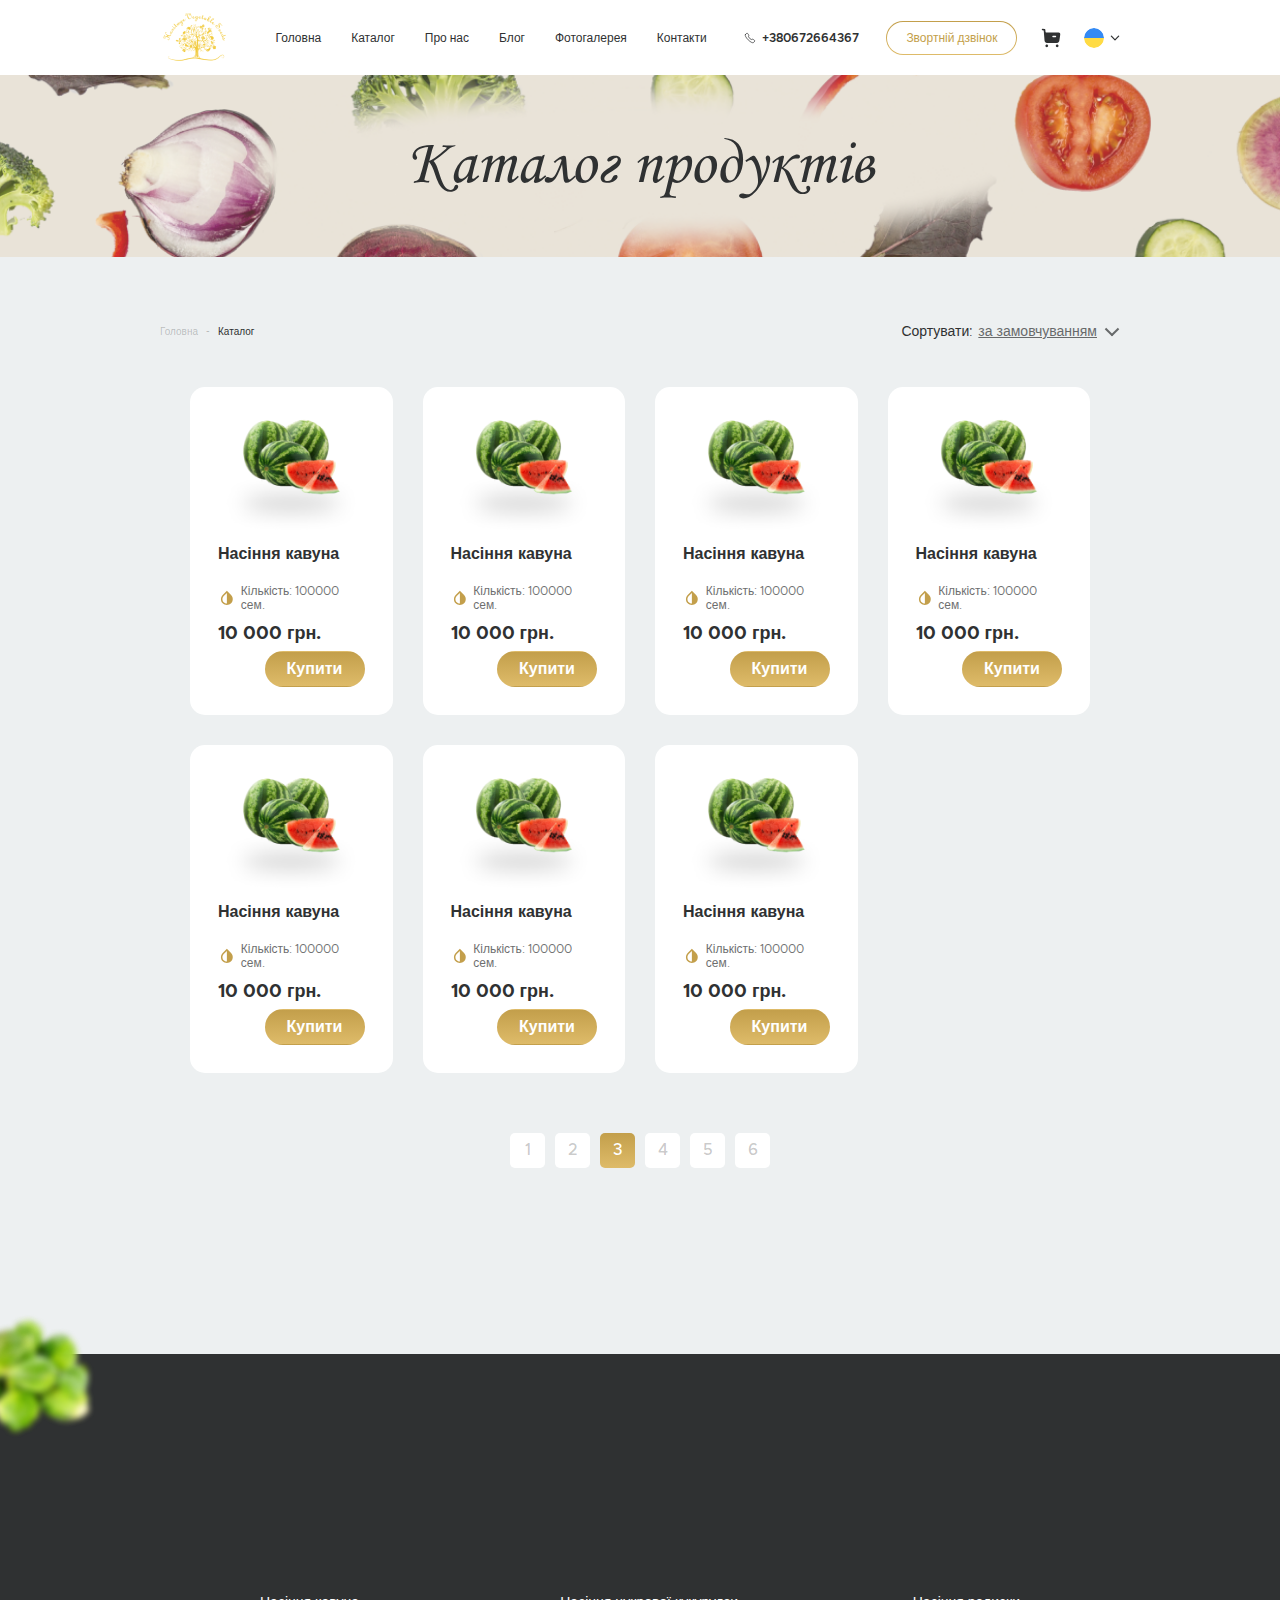
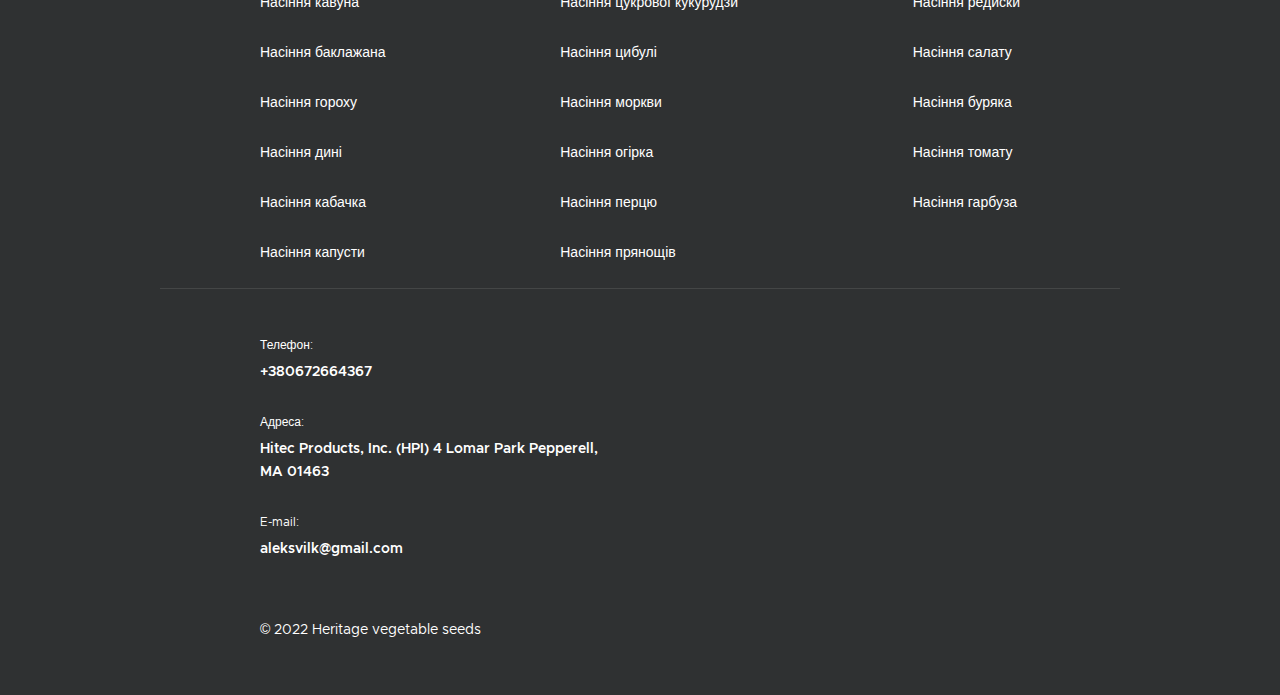
==== commit c49a2959: "Update index.html" ====
--- a/index.html
+++ b/index.html
@@ -373,7 +373,7 @@
     
 
     <footer class="footer">
-        <div class="absolute-vegetable absolute-greenery-blur wow fadeInUp" data-wow-duration="1s" data-wow-delay=".3s">
+        <div class="absolute-vegetable absolute-greenery-blur ">
             <img src="./assets/img/absolute-greenery-blur.png" alt="greenery-blur">
         </div>
         <div class="_container">
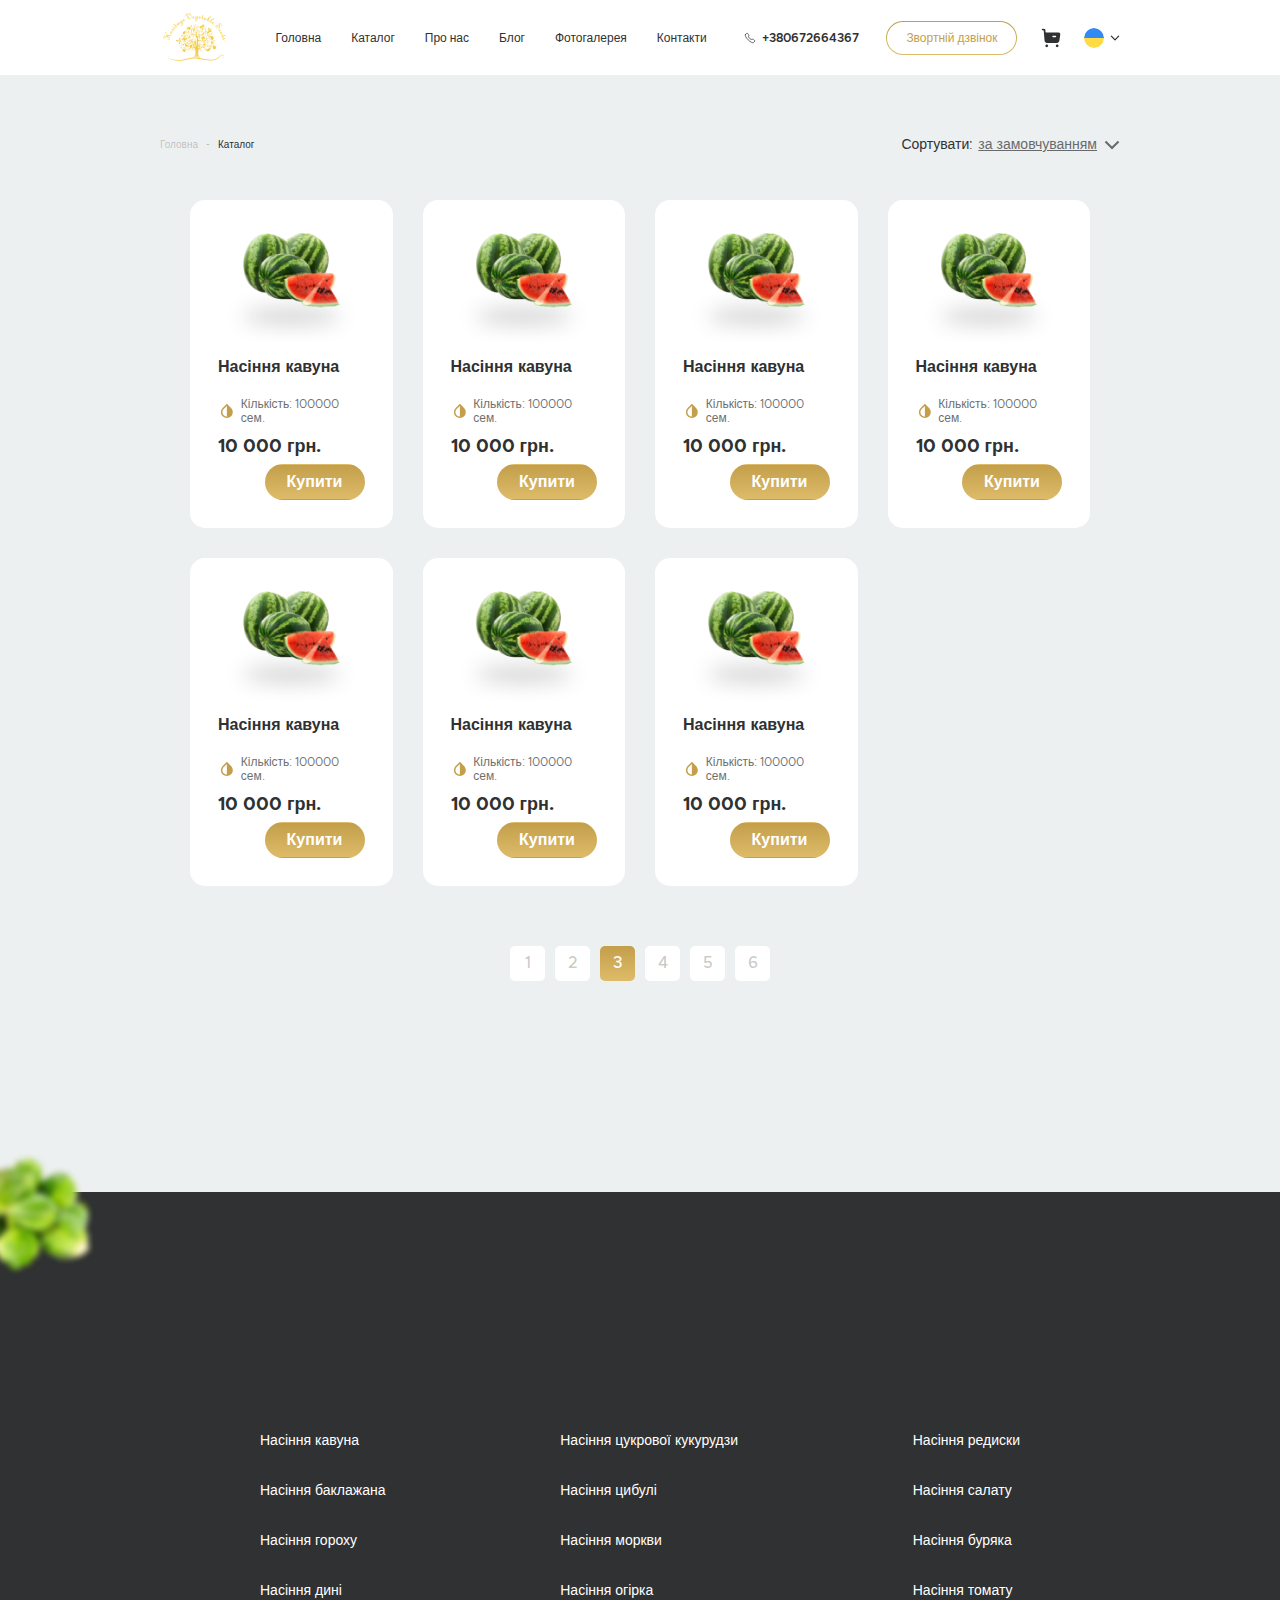
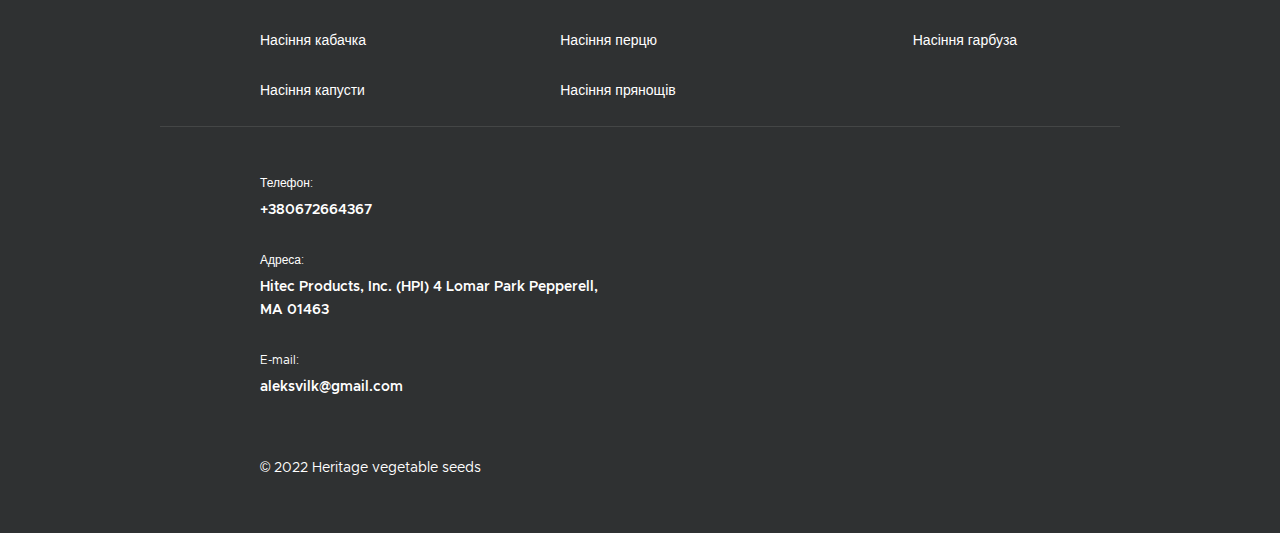
==== commit 935b446e: "Update index.html" ====
--- a/index.html
+++ b/index.html
@@ -153,16 +153,6 @@
             </div>
         </div>
     </header>
-
-    <section class="catalog-above">
-        <div class="_container">
-            <div class="catalog-above__wrapper">
-                <h1 class="title catalog-above__title">
-                    Каталог продуктів
-                </h1>
-            </div>
-        </div>
-    </section>
 
     <section class="catalog">
         <div class="absolute-vegetable absolute-tomato wow fadeInUp" data-wow-duration="1s" data-wow-delay=".3s">
--- a/css/style.css
+++ b/css/style.css
@@ -225,7 +225,6 @@
   display: block;
   border: none;
   font-weight: 600;
-  border-radius: 10px;
   line-height: 20px;
   height: 20px;
   font-size: 14px;
@@ -1258,6 +1257,7 @@
   cursor: pointer;
 }
 .assortment-card__title {
+  cursor: pointer;
   margin-bottom: 25px;
 }
 .assortment-card__title span {
@@ -1886,12 +1886,27 @@
 }
 
 .catalog {
-  padding: 60px 0 30px;
+  margin: 75px 0 0 0;
+  padding: 55px 0;
   position: relative;
   overflow: hidden;
 }
+@media screen and (max-width: 770px) {
+  .catalog {
+    padding: 35px 0;
+  }
+}
+@media screen and (max-width: 490px) {
+  .catalog {
+    padding: 30px 0;
+  }
+}
+.catalog.catalog__categories {
+  padding: 60px 0 30px;
+  margin: 0;
+}
 @media screen and (max-width: 1030px) {
-  .catalog {
+  .catalog.catalog__categories {
     padding: 40px 0 30px;
   }
 }
@@ -2035,6 +2050,40 @@
           justify-content: flex-start;
   margin-left: 30px;
   margin-bottom: 30px;
+}
+.catalog-list.catalog-list__categories {
+  margin-left: 17px;
+  margin-bottom: 0;
+}
+.catalog-list .assortment-card {
+  margin: 0px 17px 34px 0px;
+  width: calc(16.7% - 18px);
+}
+@media screen and (max-width: 1320px) {
+  .catalog-list .assortment-card {
+    width: calc(20% - 18px);
+  }
+}
+@media screen and (max-width: 1020px) {
+  .catalog-list .assortment-card {
+    width: calc(25% - 18px);
+  }
+  .catalog-list .assortment-card__title {
+    text-align: center;
+  }
+  .catalog-list .assortment-card__img {
+    margin: 0 auto;
+  }
+}
+@media screen and (max-width: 770px) {
+  .catalog-list .assortment-card {
+    width: calc(33.333% - 18px);
+  }
+}
+@media screen and (max-width: 600px) {
+  .catalog-list .assortment-card {
+    width: calc(50% - 18px);
+  }
 }
 .catalog-list__item {
   margin: 0px 30px 30px 0px;
@@ -3257,6 +3306,21 @@
   color: #fff;
   position: relative;
 }
+@media screen and (max-width: 1320px) {
+  .footer.product-list__footer {
+    margin-top: 130px;
+  }
+}
+@media screen and (max-width: 1020px) {
+  .footer.product-list__footer {
+    margin-top: 110px;
+  }
+}
+@media screen and (max-width: 600px) {
+  .footer.product-list__footer {
+    margin-top: 90px;
+  }
+}
 .footer .absolute-greenery-blur {
   -webkit-transform: scaleX(-1);
           transform: scaleX(-1);
@@ -3668,4 +3732,4 @@
   -webkit-transition: all 0.3s ease;
   transition: all 0.3s ease;
   stroke: #C39F4B;
-}+}
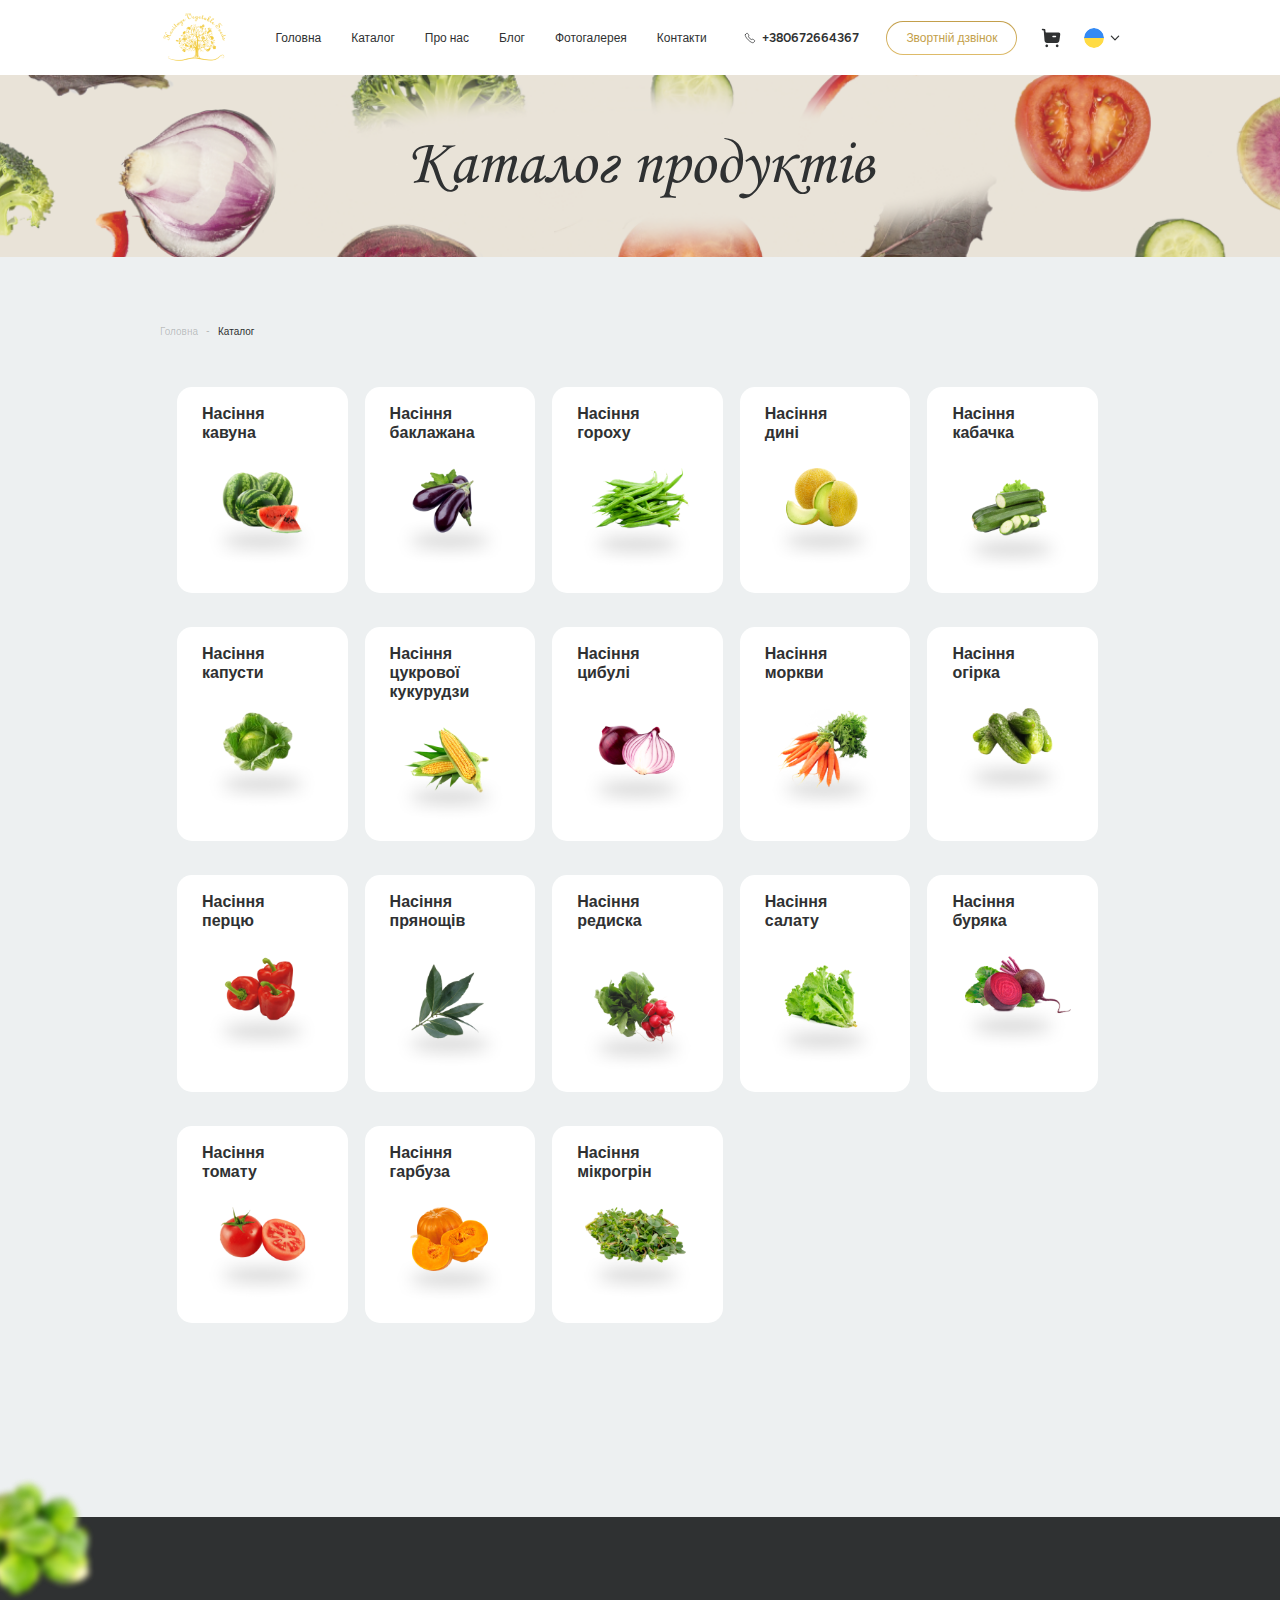
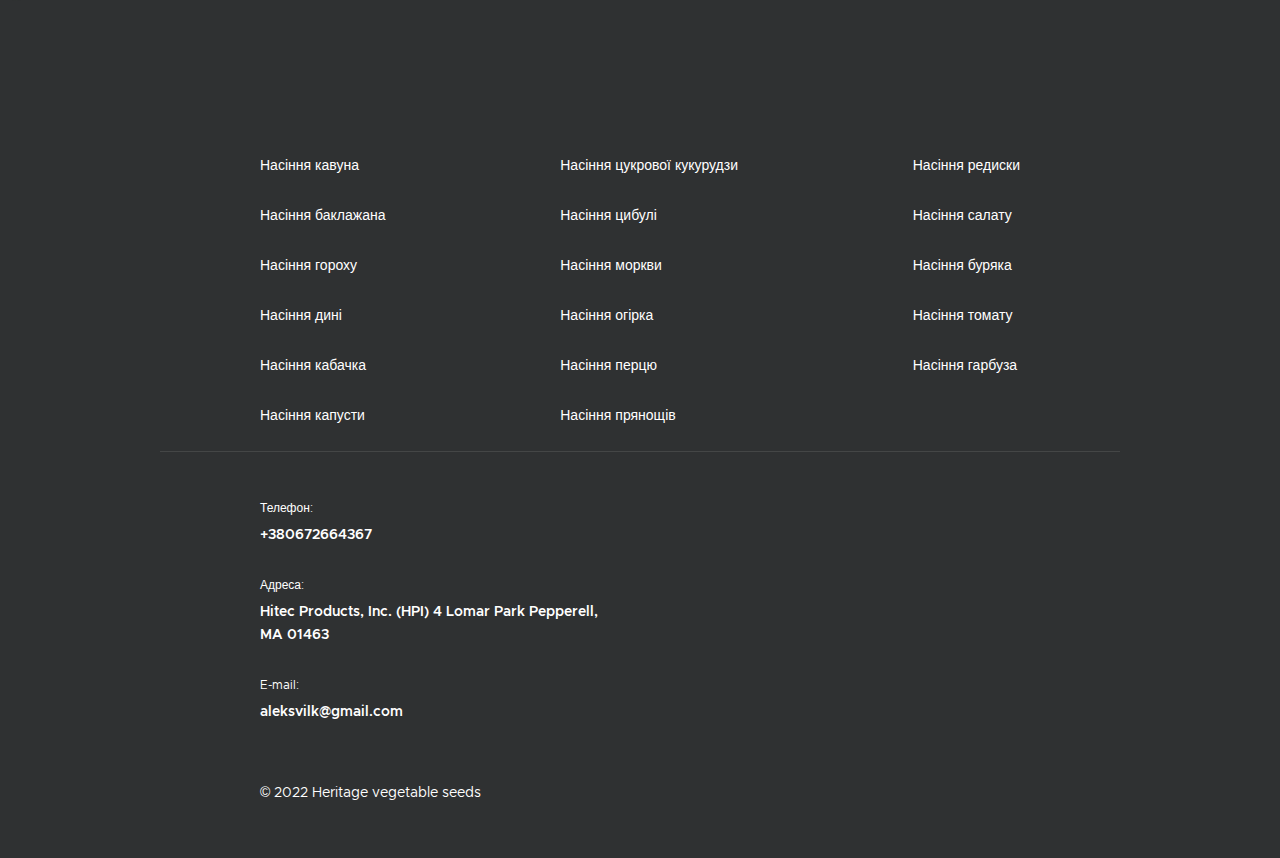
==== commit bcd1e3e6: "Update index.html" ====
--- a/index.html
+++ b/index.html
@@ -154,7 +154,17 @@
         </div>
     </header>
 
-    <section class="catalog">
+    <section class="catalog-above">
+        <div class="_container">
+            <div class="catalog-above__wrapper">
+                <h1 class="title catalog-above__title">
+                    Каталог продуктів
+                </h1>
+            </div>
+        </div>
+    </section>
+
+    <section class="catalog catalog__categories">
         <div class="absolute-vegetable absolute-tomato wow fadeInUp" data-wow-duration="1s" data-wow-delay=".3s">
             <img src="./assets/img/absolute-tomato.png" alt="tomato">
         </div>
@@ -170,190 +180,172 @@
                                 </span>
                             </span>
                     </nav>
-                    <div class="sort">
-                        <p>Сортувати:</p>
-                        <span class="sort__current"> за замовчуванням </span>
-                        <div class="sort__choise">
-                            <a href="#">За алфавітом А-Я</a>
-                            <a href="#">За алфавітом Я-А</a>
-                            <a href="#">За (Ціна) зростання</a>
-                            <a href="#">За (Ціна) спадання</a>
-                            <a href="#">За (Новинка) зростання</a>
-                            <a href="#">За (Новинка) спадання</a>
-                        </div>
-                    </div>
-                </div>
-                <ul class="catalog-list">
-                    <li class="catalog-list__item">
-                        <div class="catalog-list__img">
-                            <img src="./assets/img/product-1.png" alt="product">
-                        </div>
-                        <h5 class="title catalog-list__title">
-                            Насіння кавуна
-                        </h5>
-                        <a href="#" class="catalog-list__count">
-                            <svg xmlns="http://www.w3.org/2000/svg" width="24" height="24" viewBox="0 0 24 24">
-                                <path d="M24 0H0v24h24z" fill="none"></path>
-                                <path d="M17.66 7.93L12 2.27 6.34 7.93c-3.12 3.12-3.12 8.19 0 11.31C7.9 20.8 9.95 21.58 12 21.58c2.05 0 4.1-.78 5.66-2.34 3.12-3.12 3.12-8.19 0-11.31zM12 19.59c-1.6 0-3.11-.62-4.24-1.76C6.62 16.69 6 15.19 6 13.59s.62-3.11 1.76-4.24L12 5.1v14.49z"></path>
-                            </svg>
-                            <p>
-                                Кількість: 
-                                <span>100000</span>
-                                сем.
-                            </p>
-                        </a>
-                        <div class="catalog-list__buy__wrapper">
-                            <p class="catalog-list__price">10 000 грн.</p>
-                            <button class="_btn catalog-list__btn">Купити</button>
-                        </div>
-                    </li>
-                    <li class="catalog-list__item">
-                        <div class="catalog-list__img">
-                            <img src="./assets/img/product-1.png" alt="product">
-                        </div>
-                        <h5 class="title catalog-list__title">
-                            Насіння кавуна
-                        </h5>
-                        <a href="#" class="catalog-list__count">
-                            <svg xmlns="http://www.w3.org/2000/svg" width="24" height="24" viewBox="0 0 24 24">
-                                <path d="M24 0H0v24h24z" fill="none"></path>
-                                <path d="M17.66 7.93L12 2.27 6.34 7.93c-3.12 3.12-3.12 8.19 0 11.31C7.9 20.8 9.95 21.58 12 21.58c2.05 0 4.1-.78 5.66-2.34 3.12-3.12 3.12-8.19 0-11.31zM12 19.59c-1.6 0-3.11-.62-4.24-1.76C6.62 16.69 6 15.19 6 13.59s.62-3.11 1.76-4.24L12 5.1v14.49z"></path>
-                            </svg>
-                            <p>
-                                Кількість: 
-                                <span>100000</span>
-                                сем.
-                            </p>
-                        </a>
-                        <div class="catalog-list__buy__wrapper">
-                            <p class="catalog-list__price">10 000 грн.</p>
-                            <button class="_btn catalog-list__btn">Купити</button>
-                        </div>
-                    </li>
-                    <li class="catalog-list__item">
-                        <div class="catalog-list__img">
-                            <img src="./assets/img/product-1.png" alt="product">
-                        </div>
-                        <h5 class="title catalog-list__title">
-                            Насіння кавуна
-                        </h5>
-                        <a href="#" class="catalog-list__count">
-                            <svg xmlns="http://www.w3.org/2000/svg" width="24" height="24" viewBox="0 0 24 24">
-                                <path d="M24 0H0v24h24z" fill="none"></path>
-                                <path d="M17.66 7.93L12 2.27 6.34 7.93c-3.12 3.12-3.12 8.19 0 11.31C7.9 20.8 9.95 21.58 12 21.58c2.05 0 4.1-.78 5.66-2.34 3.12-3.12 3.12-8.19 0-11.31zM12 19.59c-1.6 0-3.11-.62-4.24-1.76C6.62 16.69 6 15.19 6 13.59s.62-3.11 1.76-4.24L12 5.1v14.49z"></path>
-                            </svg>
-                            <p>
-                                Кількість: 
-                                <span>100000</span>
-                                сем.
-                            </p>
-                        </a>
-                        <div class="catalog-list__buy__wrapper">
-                            <p class="catalog-list__price">10 000 грн.</p>
-                            <button class="_btn catalog-list__btn">Купити</button>
-                        </div>
-                    </li>
-                    <li class="catalog-list__item">
-                        <div class="catalog-list__img">
-                            <img src="./assets/img/product-1.png" alt="product">
-                        </div>
-                        <h5 class="title catalog-list__title">
-                            Насіння кавуна
-                        </h5>
-                        <a href="#" class="catalog-list__count">
-                            <svg xmlns="http://www.w3.org/2000/svg" width="24" height="24" viewBox="0 0 24 24">
-                                <path d="M24 0H0v24h24z" fill="none"></path>
-                                <path d="M17.66 7.93L12 2.27 6.34 7.93c-3.12 3.12-3.12 8.19 0 11.31C7.9 20.8 9.95 21.58 12 21.58c2.05 0 4.1-.78 5.66-2.34 3.12-3.12 3.12-8.19 0-11.31zM12 19.59c-1.6 0-3.11-.62-4.24-1.76C6.62 16.69 6 15.19 6 13.59s.62-3.11 1.76-4.24L12 5.1v14.49z"></path>
-                            </svg>
-                            <p>
-                                Кількість: 
-                                <span>100000</span>
-                                сем.
-                            </p>
-                        </a>
-                        <div class="catalog-list__buy__wrapper">
-                            <p class="catalog-list__price">10 000 грн.</p>
-                            <button class="_btn catalog-list__btn">Купити</button>
-                        </div>
-                    </li>
-                    <li class="catalog-list__item">
-                        <div class="catalog-list__img">
-                            <img src="./assets/img/product-1.png" alt="product">
-                        </div>
-                        <h5 class="title catalog-list__title">
-                            Насіння кавуна
-                        </h5>
-                        <a href="#" class="catalog-list__count">
-                            <svg xmlns="http://www.w3.org/2000/svg" width="24" height="24" viewBox="0 0 24 24">
-                                <path d="M24 0H0v24h24z" fill="none"></path>
-                                <path d="M17.66 7.93L12 2.27 6.34 7.93c-3.12 3.12-3.12 8.19 0 11.31C7.9 20.8 9.95 21.58 12 21.58c2.05 0 4.1-.78 5.66-2.34 3.12-3.12 3.12-8.19 0-11.31zM12 19.59c-1.6 0-3.11-.62-4.24-1.76C6.62 16.69 6 15.19 6 13.59s.62-3.11 1.76-4.24L12 5.1v14.49z"></path>
-                            </svg>
-                            <p>
-                                Кількість: 
-                                <span>100000</span>
-                                сем.
-                            </p>
-                        </a>
-                        <div class="catalog-list__buy__wrapper">
-                            <p class="catalog-list__price">10 000 грн.</p>
-                            <button class="_btn catalog-list__btn">Купити</button>
-                        </div>
-                    </li>
-                    <li class="catalog-list__item">
-                        <div class="catalog-list__img">
-                            <img src="./assets/img/product-1.png" alt="product">
-                        </div>
-                        <h5 class="title catalog-list__title">
-                            Насіння кавуна
-                        </h5>
-                        <a href="#" class="catalog-list__count">
-                            <svg xmlns="http://www.w3.org/2000/svg" width="24" height="24" viewBox="0 0 24 24">
-                                <path d="M24 0H0v24h24z" fill="none"></path>
-                                <path d="M17.66 7.93L12 2.27 6.34 7.93c-3.12 3.12-3.12 8.19 0 11.31C7.9 20.8 9.95 21.58 12 21.58c2.05 0 4.1-.78 5.66-2.34 3.12-3.12 3.12-8.19 0-11.31zM12 19.59c-1.6 0-3.11-.62-4.24-1.76C6.62 16.69 6 15.19 6 13.59s.62-3.11 1.76-4.24L12 5.1v14.49z"></path>
-                            </svg>
-                            <p>
-                                Кількість: 
-                                <span>100000</span>
-                                сем.
-                            </p>
-                        </a>
-                        <div class="catalog-list__buy__wrapper">
-                            <p class="catalog-list__price">10 000 грн.</p>
-                            <button class="_btn catalog-list__btn">Купити</button>
-                        </div>
-                    </li>
-                    <li class="catalog-list__item">
-                        <div class="catalog-list__img">
-                            <img src="./assets/img/product-1.png" alt="product">
-                        </div>
-                        <h5 class="title catalog-list__title">
-                            Насіння кавуна
-                        </h5>
-                        <a href="#" class="catalog-list__count">
-                            <svg xmlns="http://www.w3.org/2000/svg" width="24" height="24" viewBox="0 0 24 24">
-                                <path d="M24 0H0v24h24z" fill="none"></path>
-                                <path d="M17.66 7.93L12 2.27 6.34 7.93c-3.12 3.12-3.12 8.19 0 11.31C7.9 20.8 9.95 21.58 12 21.58c2.05 0 4.1-.78 5.66-2.34 3.12-3.12 3.12-8.19 0-11.31zM12 19.59c-1.6 0-3.11-.62-4.24-1.76C6.62 16.69 6 15.19 6 13.59s.62-3.11 1.76-4.24L12 5.1v14.49z"></path>
-                            </svg>
-                            <p>
-                                Кількість: 
-                                <span>100000</span>
-                                сем.
-                            </p>
-                        </a>
-                        <div class="catalog-list__buy__wrapper">
-                            <p class="catalog-list__price">10 000 грн.</p>
-                            <button class="_btn catalog-list__btn">Купити</button>
-                        </div>
+                </div>
+                <ul class="catalog-list catalog-list__categories">
+                    <li class="assortment-card">
+                        <a href="#" class="assortment-card__link">
+                            <h5 class="assortment-card__title title">Насіння <span></span> кавуна</h5>
+                            <div class="assortment-card__img">
+                                <img src="./assets/img/product-1.png" alt="product-1">
+                            </div>
+                        </a>
+                        
+                    </li>
+                    <li class="assortment-card">
+                        <a href="#" class="assortment-card__link">
+                            <h5 class="assortment-card__title title">Насіння <span></span> баклажана</h5>
+                            <div class="assortment-card__img">
+                                <img src="./assets/img/product-2.png" alt="product-2">
+                            </div>
+                        </a>
+                        
+                    </li>
+                    <li class="assortment-card">
+                        <a href="#" class="assortment-card__link">
+                            <h5 class="assortment-card__title title">Насіння <span></span> гороху</h5>
+                            <div class="assortment-card__img">
+                                <img src="./assets/img/product-3.png" alt="product-3">
+                            </div>
+                        </a>
+                        
+                    </li>
+                    <li class="assortment-card">
+                        <a href="#" class="assortment-card__link">
+                            <h5 class="assortment-card__title title">Насіння <span></span> дині</h5>
+                            <div class="assortment-card__img">
+                                <img src="./assets/img/product-4.png" alt="product-4">
+                            </div>
+                        </a>
+                        
+                    </li>
+                    <li class="assortment-card">
+                        <a href="#" class="assortment-card__link">
+                            <h5 class="assortment-card__title title">Насіння <span></span> кабачка</h5>
+                            <div class="assortment-card__img">
+                                <img src="./assets/img/product-5.png" alt="product-5">
+                            </div>
+                        </a>
+                        
+                    </li>
+                    <li class="assortment-card">
+                        <a href="#" class="assortment-card__link">
+                            <h5 class="assortment-card__title title">Насіння <span></span> капусти</h5>
+                            <div class="assortment-card__img">
+                                <img src="./assets/img/product-6.png" alt="product-6">
+                            </div>
+                        </a>
+                        
+                    </li>
+                    <li class="assortment-card">
+                        <a href="#" class="assortment-card__link">
+                            <h5 class="assortment-card__title title">Насіння <span></span> цукрової <span></span> кукурудзи</h5>
+                            <div class="assortment-card__img">
+                                <img src="./assets/img/product-7.png" alt="product-7">
+                            </div>
+                        </a>
+                        
+                    </li>
+                    <li class="assortment-card">
+                        <a href="#" class="assortment-card__link">
+                            <h5 class="assortment-card__title title">Насіння <span></span> цибулі</h5>
+                            <div class="assortment-card__img">
+                                <img src="./assets/img/product-8.png" alt="product-8">
+                            </div>
+                        </a>
+                        
+                    </li>
+                    <li class="assortment-card">
+                        <a href="#" class="assortment-card__link">
+                            <h5 class="assortment-card__title title">Насіння <span></span> моркви</h5>
+                            <div class="assortment-card__img">
+                                <img src="./assets/img/product-9.png" alt="product-9">
+                            </div>
+                        </a>
+                        
+                    </li>
+                    <li class="assortment-card">
+                        <a href="#" class="assortment-card__link">
+                            <h5 class="assortment-card__title title">Насіння <span></span> огірка</h5>
+                            <div class="assortment-card__img">
+                                <img src="./assets/img/product-10.png" alt="product-10">
+                            </div>
+                        </a>
+                        
+                    </li>
+                    <li class="assortment-card">
+                        <a href="#" class="assortment-card__link">
+                            <h5 class="assortment-card__title title">Насіння <span></span> перцю</h5>
+                            <div class="assortment-card__img">
+                                <img src="./assets/img/product-11.png" alt="product-11">
+                            </div>
+                        </a>
+                        
+                    </li>
+                    <li class="assortment-card">
+                        <a href="#" class="assortment-card__link">
+                            <h5 class="assortment-card__title title">Насіння <span></span> прянощів</h5>
+                            <div class="assortment-card__img">
+                                <img src="./assets/img/product-12.png" alt="product-12">
+                            </div>
+                        </a>
+                        
+                    </li>
+                    <li class="assortment-card">
+                        <a href="#" class="assortment-card__link">
+                            <h5 class="assortment-card__title title">Насіння <span></span> редиска</h5>
+                            <div class="assortment-card__img">
+                                <img src="./assets/img/product-13.png" alt="product-13">
+                            </div>
+                        </a>
+                        
+                    </li>
+                    <li class="assortment-card">
+                        <a href="#" class="assortment-card__link">
+                            <h5 class="assortment-card__title title">Насіння <span></span> салату</h5>
+                            <div class="assortment-card__img">
+                                <img src="./assets/img/product-14.png" alt="product-14">
+                            </div>
+                        </a>
+                        
+                    </li>
+                    <li class="assortment-card">
+                        <a href="#" class="assortment-card__link">
+                            <h5 class="assortment-card__title title">Насіння <span></span> буряка</h5>
+                            <div class="assortment-card__img">
+                                <img src="./assets/img/product-15.png" alt="product-15">
+                            </div>
+                        </a>
+                        
+                    </li>
+                    <li class="assortment-card">
+                        <a href="#" class="assortment-card__link">
+                            <h5 class="assortment-card__title title">Насіння <span></span> томату</h5>
+                            <div class="assortment-card__img">
+                                <img src="./assets/img/product-16.png" alt="product-16">
+                            </div>
+                        </a>
+                        
+                    </li>
+                    <li class="assortment-card">
+                        <a href="#" class="assortment-card__link">
+                            <h5 class="assortment-card__title title">Насіння <span></span> гарбуза</h5>
+                            <div class="assortment-card__img">
+                                <img src="./assets/img/product-17.png" alt="product-17">
+                            </div>
+                        </a>
+                        
+                    </li>
+                    <li class="assortment-card">
+                        <a href="#" class="assortment-card__link">
+                            <h5 class="assortment-card__title title">Насіння <span></span> мікрогрін</h5>
+                            <div class="assortment-card__img">
+                                <img src="./assets/img/product-18.png" alt="product-18">
+                            </div>
+                        </a>
+                        
                     </li>
                 </ul>
 
-                <div class="wp-pagenavi" role="navigation"> 
-                    <a class="page smaller" title="Страница 1" href="#">1</a>
-                    <a class="page smaller" title="Страница 2" href="#">2</a>
-                    <span aria-current="page" class="current">3</span><a class="page larger" title="Страница 4" href="#">4</a>
-                    <a class="page larger" title="Страница 5" href="#">5</a>
-                    <a class="page larger" title="Страница 6" href="#">6</a>
-                </div>
 
             </div>
         </div>
@@ -362,7 +354,7 @@
 
     
 
-    <footer class="footer">
+    <footer class="footer product-list__footer">
         <div class="absolute-vegetable absolute-greenery-blur ">
             <img src="./assets/img/absolute-greenery-blur.png" alt="greenery-blur">
         </div>
